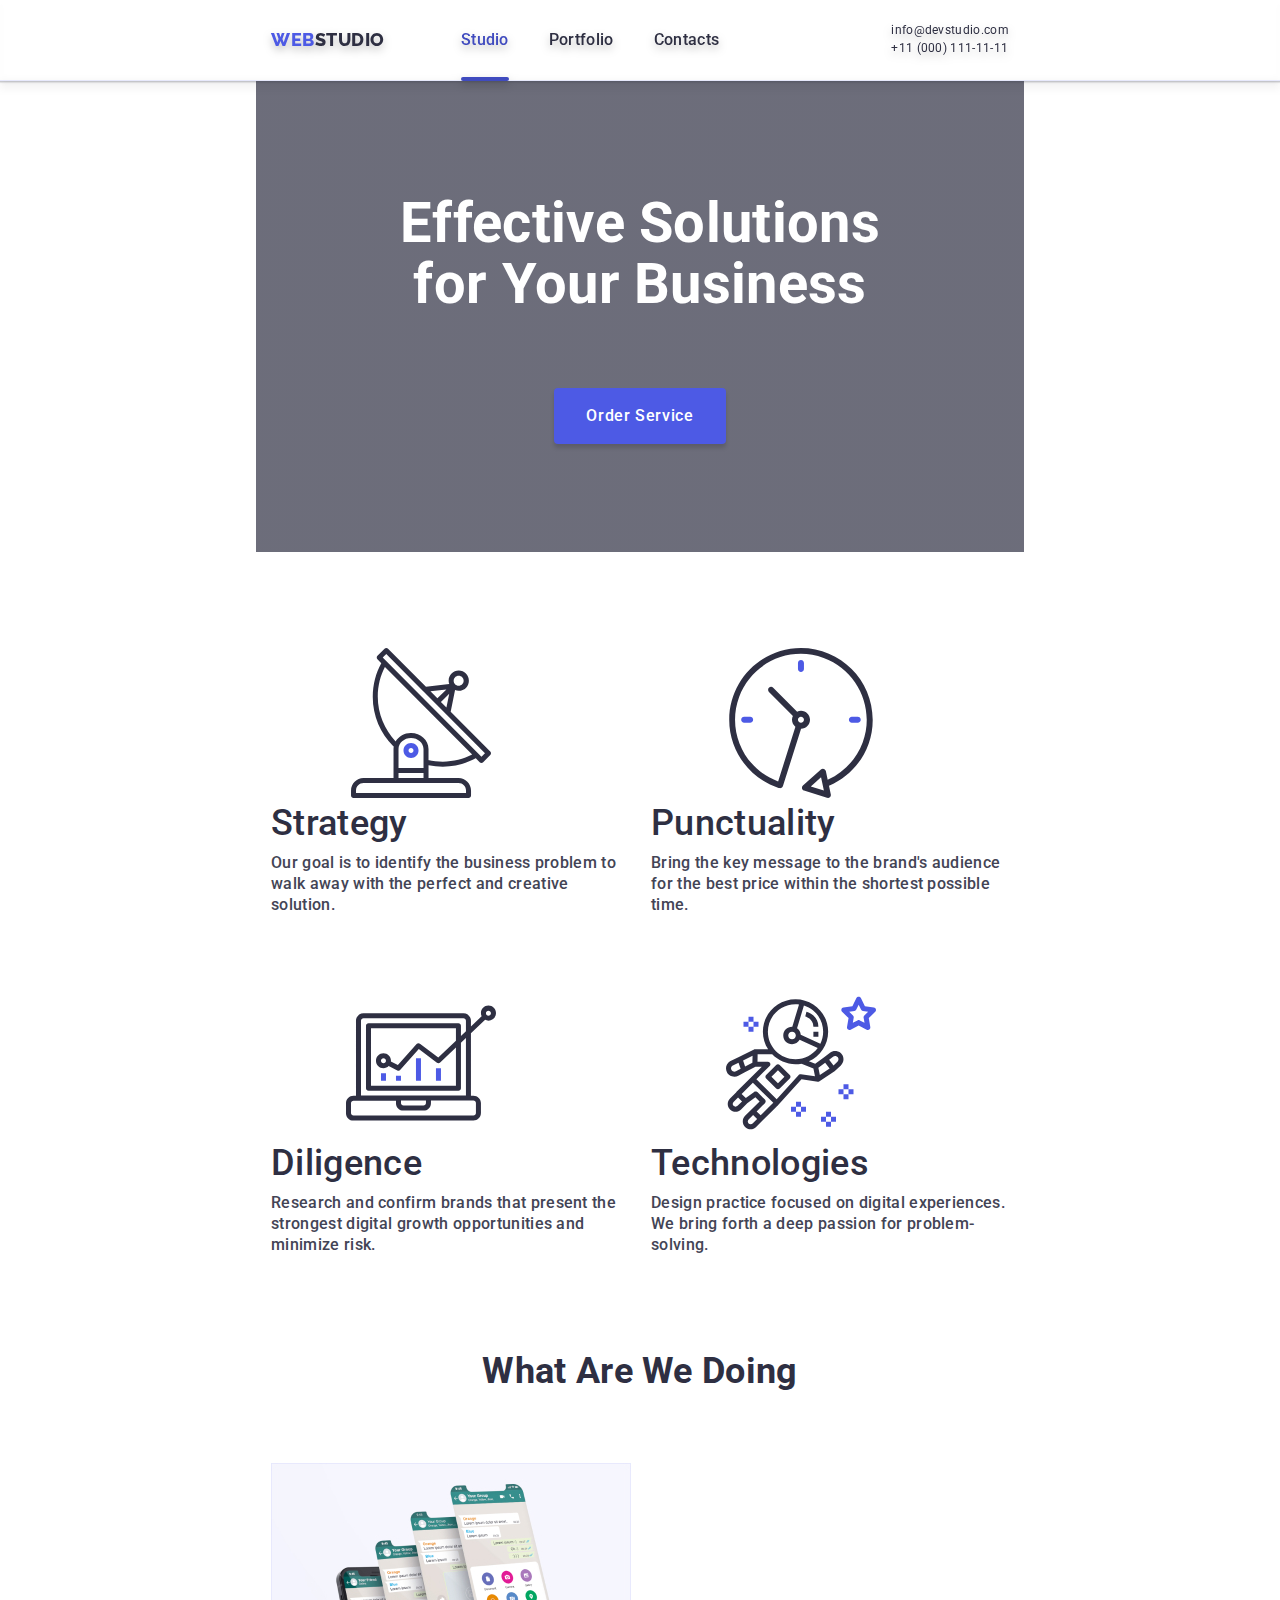
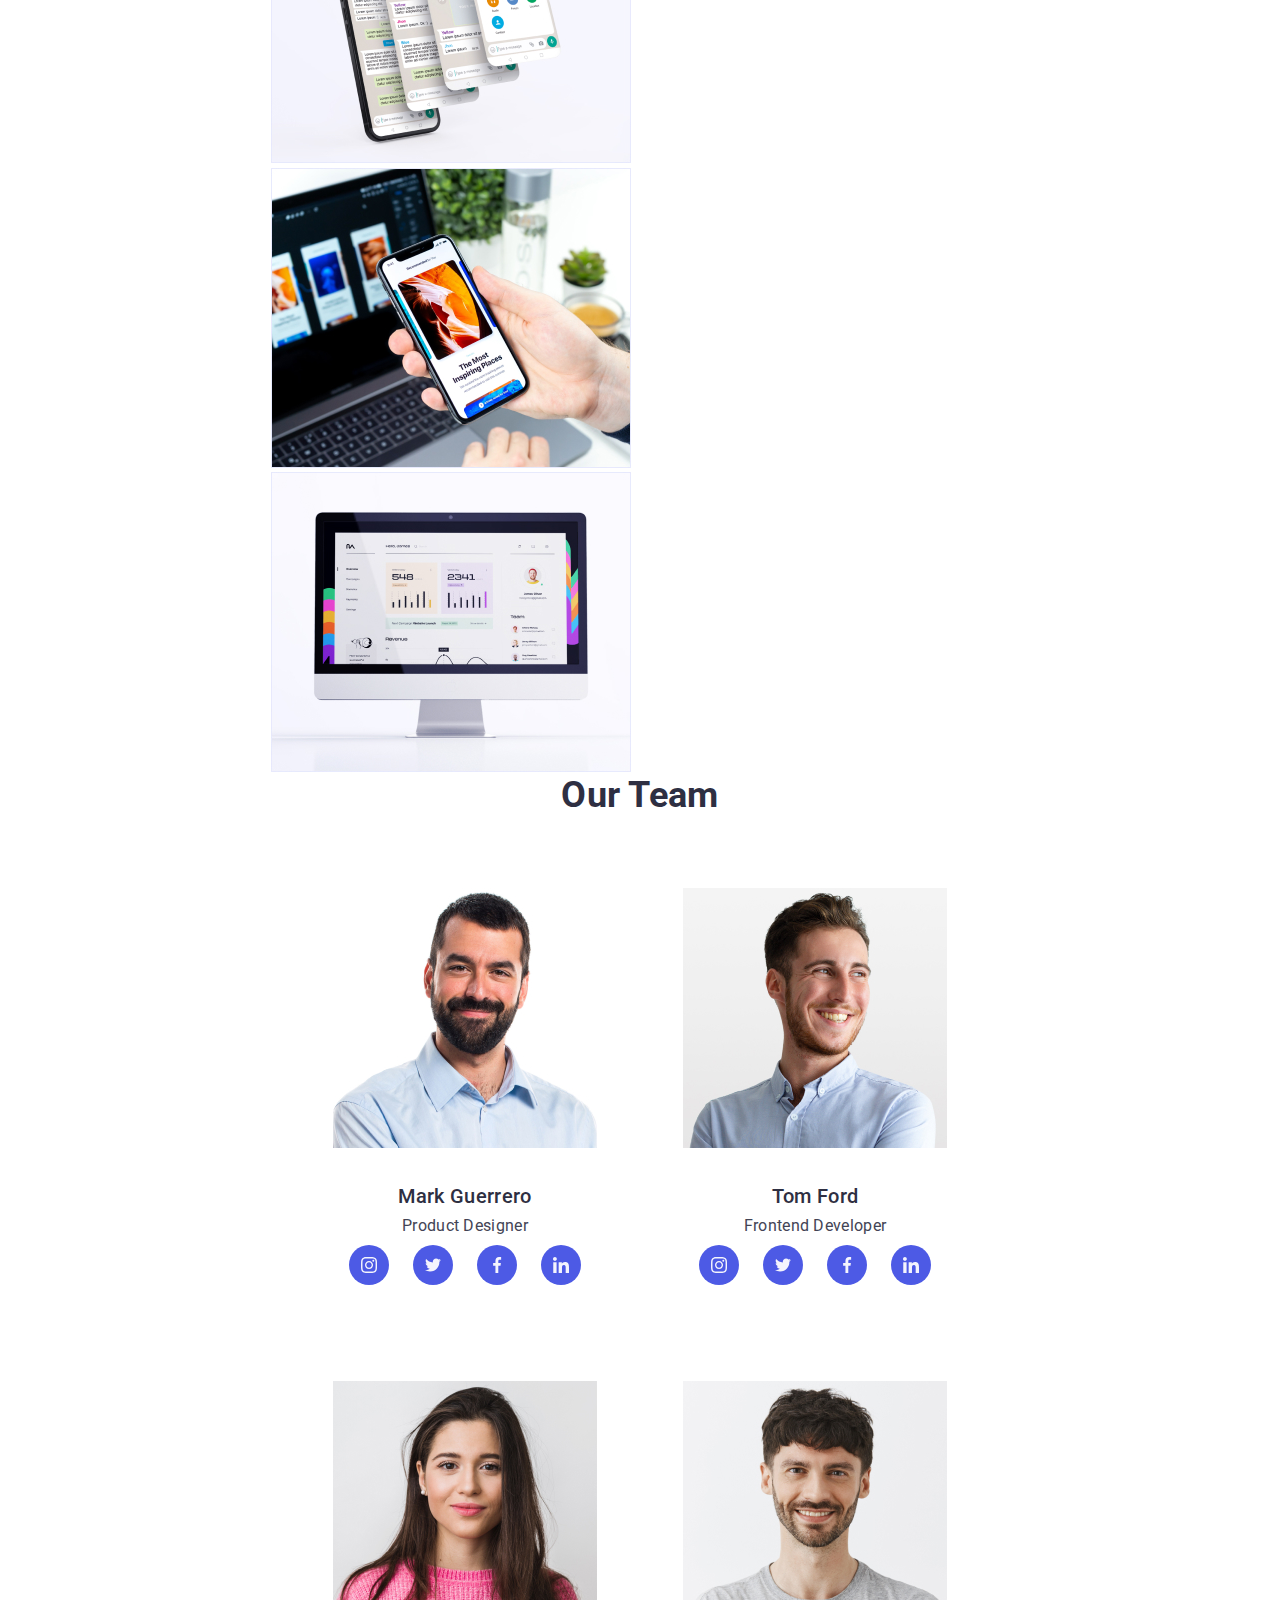
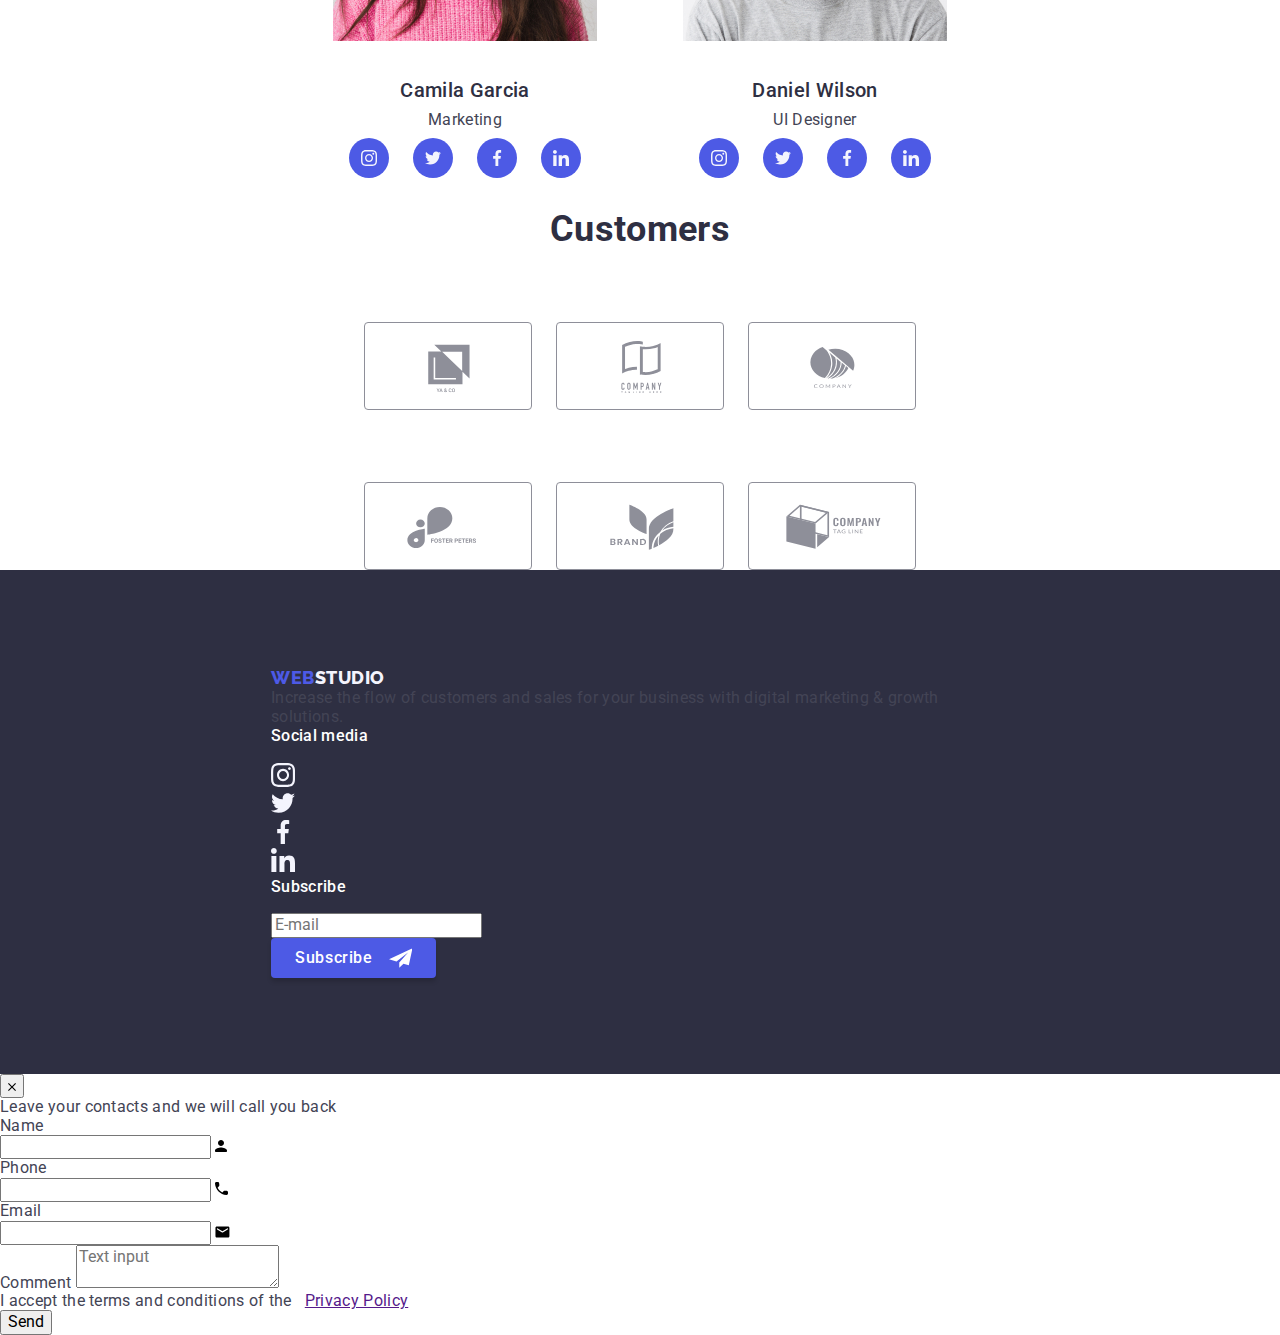
==== index.html @ 0ce84630 "footer phone comit" ====
<!DOCTYPE html>
<html lang="en">
  <head>
    <meta charset="UTF-8" />
    <meta http-equiv="X-UA-Compatible" content="IE=edge" />
    <meta name="viewport" content="width=device-width, initial-scale=1.0" />
    <title>Home work_07</title>

    <!-- Fonts -->
    <link rel="preconnect" href="https://fonts.googleapis.com" />
    <link rel="preconnect" href="https://fonts.gstatic.com" crossorigin />
    <link
      href="https://fonts.googleapis.com/css2?family=Raleway:wght@800&family=Roboto:wght@400;500;700;900&display=swap"
      rel="stylesheet"
    />

    <!-- Modern normalize -->
    <link
      rel="stylesheet"
      href="https://cdn.jsdelivr.net/npm/modern-normalize@1.1.0/modern-normalize.min.css"
    />

    <!-- Custom styles -->

    <!-- <link rel="stylesheet" href="./css/styles.css" /> -->

    <link rel="stylesheet" href="./css/main.styles.css" />
  </head>
  <body>
    <!-- /**
     |============================
     |   Page header 
     |============================
   */ -->

    <header class="header">
      <div class="container head-container">
        <nav class="navigation">
          <a class="logo" href="./index.html"
            ><span class="accent-logo">Web</span><span class="logo-hd">studio</span></a
          >
          <ul class="navigation-list list">
            <li class="navigation-item"><a class="links current" href="./index.html">Studio</a></li>
            <li class="navigation-item"><a class="links" href="./portfolio.html">Portfolio</a></li>
            <li class="navigation-item"><a class="links" href="">Contacts</a></li>
          </ul>
        </nav>
        <ul class="contacts list">
          <li class="contacts-item"
            ><a class="links contacts-link" href="mailto:info@devstudio.com"
              >info@devstudio.com</a
            ></li
          >
          <li class="contacts-item"
            ><a class="links contacts-link" href="tel:+110001111111">+11 (000) 111-11-11</a></li
          >
        </ul>
        <button type="button" class="mobile-menu-btn">
          <svg class="mobile-menu-icon" width="32" height="22">
            <use href="./icons/sprite.svg#icon-burger-menu"></use>
          </svg>
        </button>
      </div>

      <!-- <div class="mobile-menu">
        <button type="button" class="mobile-menu-btn-close">
          <svg class="modal-close-btn-icon" width="8" height="8">
            <use href="./icons/sprite.svg#icon-close-black"></use>
          </svg>
        </button>
        <ul>
          <li>Studio</li>
          <li>Portfolio</li>
          <li>Contacts</li>
        </ul>
        <ul class="mobile-menu-contacts list">
          <li class="mobile-menu-contacts-item"
            ><a class="links contacts-link" href="mailto:info@devstudio.com"
              >info@devstudio.com</a
            ></li
          >
          <li class="mobile-menu-contacts-item"
            ><a class="links contacts-link" href="tel:+110001111111">+11 (000) 111-11-11</a></li
          >
        </ul>

        <ul class="social-list list">
          <li class="social-list-item">
            <a class="social-list-link" href="">
              <svg class="social-list-icon" width="16" height="16">
                <use href="./icons/sprite.svg#icon-instagram"></use>
              </svg>
            </a>
          </li>
          <li class="social-list-item">
            <a class="social-list-link" href="">
              <svg class="social-list-icon" width="16" height="16">
                <use href="./icons/sprite.svg#icon-twitter"></use>
              </svg>
            </a>
          </li>
          <li class="social-list-item">
            <a class="social-list-link" href="">
              <svg class="social-list-icon" width="16" height="16">
                <use href="./icons/sprite.svg#icon-facebook"></use>
              </svg>
            </a>
          </li>
          <li class="social-list-item">
            <a class="social-list-link" href="">
              <svg class="social-list-icon" width="16" height="16">
                <use href="./icons/sprite.svg#icon-linkedin"></use>
              </svg>
            </a>
          </li>
        </ul>
      </div> -->
    </header>

    <!-- Main content -->

    <main>
      <!-- /**
        |============================
        |  Title section 
        |============================
      */ -->

      <section class="main-section">
        <div class="container">
          <h1 class="main-title">Effective Solutions for Your Business</h1>
          <button class="main-btn btn" type="button" data-modal-open>Order Service</button>
        </div>
      </section>

      <!-- /**
       |============================
       |   Benefits section 
       |============================
     */ -->

      <section class="benefits">
        <div class="container">
          <h2 class="visually-hidden" hidden>Our benefits</h2>
          <ul class="benefits-list list">
            <li class="benefits-item">
              <div class="icons-container">
                <svg class="icon-item">
                  <use href="./icons/sprite.svg#icon-antenna"></use>
                </svg>
              </div>
              <h3 class="benefits-title">Strategy</h3>
              <p class="benefits-txt">
                Our goal is to identify the business problem to walk away with the perfect and
                creative solution.
              </p>
            </li>
            <li class="benefits-item">
              <div class="icons-container">
                <svg class="icon-item">
                  <use href="./icons/sprite.svg#icon-clock"></use>
                </svg>
              </div>
              <h3 class="benefits-title">Punctuality</h3>
              <p class="benefits-txt">
                Bring the key message to the brand's audience for the best price within the shortest
                possible time.
              </p>
            </li>
            <li class="benefits-item">
              <div class="icons-container">
                <svg class="icon-item">
                  <use href="./icons/sprite.svg#icon-diagram"></use>
                </svg>
              </div>
              <h3 class="benefits-title">Diligence</h3>
              <p class="benefits-txt">
                Research and confirm brands that present the strongest digital growth opportunities
                and minimize risk.
              </p>
            </li>
            <li class="benefits-item">
              <div class="icons-container">
                <svg class="icon-item">
                  <use href="./icons/sprite.svg#icon-astronaut"></use>
                </svg>
              </div>
              <h3 class="benefits-title">Technologies</h3>
              <p class="benefits-txt">
                Design practice focused on digital experiences. We bring forth a deep passion for
                problem-solving.
              </p>
            </li>
          </ul>
        </div>
      </section>

      <!-- /**
      |============================
      |    Tasks section 
      |============================
    */ -->

      <section class="tasks">
        <div class="container">
          <h2 class="section-title">What are we doing</h2>
          <ul class="tasks-list list">
            <li class="tasks-item">
              <img src="images.wedoing/img_01.jpg" alt="photo work 01" width="360" height="300" />
            </li>
            <li class="tasks-item">
              <img src="images.wedoing/img_02.jpg" alt="photo work 02" width="360" height="300" />
            </li>
            <li class="tasks-item">
              <img src="images.wedoing/img_03.jpg" alt="photo work 01" width="360" height="300" />
            </li>
          </ul>
        </div>
      </section>

      <!-- /**
       |============================
       |   Team section 
       |============================
     */ -->

      <section class="team">
        <div class="container">
          <h2 class="section-title">Our team</h2>
          <ul class="team-list list">
            <li class="team-item">
              <img src="images.team/team_img_01.jpg" alt="photo team 01" width="264" height="260" />
              <div class="name-container"
                ><h3 class="object-item">Mark Guerrero</h3>
                <p class="object-descr">Product Designer</p>
                <ul class="social-list list">
                  <li class="social-list-item">
                    <a class="social-list-link" href="">
                      <svg class="social-list-icon" width="16" height="16">
                        <use href="./icons/sprite.svg#icon-instagram"></use>
                      </svg>
                    </a>
                  </li>
                  <li class="social-list-item">
                    <a class="social-list-link" href="">
                      <svg class="social-list-icon" width="16" height="16">
                        <use href="./icons/sprite.svg#icon-twitter"></use>
                      </svg>
                    </a>
                  </li>
                  <li class="social-list-item">
                    <a class="social-list-link" href="">
                      <svg class="social-list-icon" width="16" height="16">
                        <use href="./icons/sprite.svg#icon-facebook"></use>
                      </svg>
                    </a>
                  </li>
                  <li class="social-list-item">
                    <a class="social-list-link" href="">
                      <svg class="social-list-icon" width="16" height="16">
                        <use href="./icons/sprite.svg#icon-linkedin"></use>
                      </svg>
                    </a>
                  </li>
                </ul>
              </div>
            </li>
            <li class="team-item">
              <img src="images.team/team_img_02.jpg" alt="photo team 02" width="264" height="260" />
              <div class="name-container">
                <h3 class="object-item">Tom Ford</h3>
                <p class="object-descr">Frontend Developer</p>
                <ul class="social-list list">
                  <li class="social-list-item">
                    <a class="social-list-link" href="">
                      <svg class="social-list-icon" width="16" height="16">
                        <use href="./icons/sprite.svg#icon-instagram"></use>
                      </svg>
                    </a>
                  </li>
                  <li class="social-list-item">
                    <a class="social-list-link" href="">
                      <svg class="social-list-icon" width="16" height="16">
                        <use href="./icons/sprite.svg#icon-twitter"></use>
                      </svg>
                    </a>
                  </li>
                  <li class="social-list-item">
                    <a class="social-list-link" href="">
                      <svg class="social-list-icon" width="16" height="16">
                        <use href="./icons/sprite.svg#icon-facebook"></use>
                      </svg>
                    </a>
                  </li>
                  <li class="social-list-item">
                    <a class="social-list-link" href="">
                      <svg class="social-list-icon" width="16" height="16">
                        <use href="./icons/sprite.svg#icon-linkedin"></use>
                      </svg>
                    </a>
                  </li>
                </ul>
              </div>
            </li>
            <li class="team-item">
              <img src="images.team/team_img_03.jpg" alt="photo team 03" width="264" height="260" />
              <div class="name-container">
                <h3 class="object-item">Camila Garcia</h3>
                <p class="object-descr">Marketing</p>
                <ul class="social-list list">
                  <li class="social-list-item">
                    <a class="social-list-link" href="">
                      <svg class="social-list-icon" width="16" height="16">
                        <use href="./icons/sprite.svg#icon-instagram"></use>
                      </svg>
                    </a>
                  </li>
                  <li class="social-list-item">
                    <a class="social-list-link" href="">
                      <svg class="social-list-icon" width="16" height="16">
                        <use href="./icons/sprite.svg#icon-twitter"></use>
                      </svg>
                    </a>
                  </li>
                  <li class="social-list-item">
                    <a class="social-list-link" href="">
                      <svg class="social-list-icon" width="16" height="16">
                        <use href="./icons/sprite.svg#icon-facebook"></use>
                      </svg>
                    </a>
                  </li>
                  <li class="social-list-item">
                    <a class="social-list-link" href="">
                      <svg class="social-list-icon" width="16" height="16">
                        <use href="./icons/sprite.svg#icon-linkedin"></use>
                      </svg>
                    </a>
                  </li> </ul
              ></div>
            </li>
            <li class="team-item">
              <img src="images.team/team_img_04.jpg" alt="photo team 04" width="264" height="260" />
              <div class="name-container">
                <h3 class="object-item">Daniel Wilson</h3>
                <p class="object-descr">UI Designer</p>
                <ul class="social-list list">
                  <li class="social-list-item">
                    <a class="social-list-link" href="">
                      <svg class="social-list-icon" width="16" height="16">
                        <use href="./icons/sprite.svg#icon-instagram"></use>
                      </svg>
                    </a>
                  </li>
                  <li class="social-list-item">
                    <a class="social-list-link" href="">
                      <svg class="social-list-icon" width="16" height="16">
                        <use href="./icons/sprite.svg#icon-twitter"></use>
                      </svg>
                    </a>
                  </li>
                  <li class="social-list-item">
                    <a class="social-list-link" href="">
                      <svg class="social-list-icon" width="16" height="16">
                        <use href="./icons/sprite.svg#icon-facebook"></use>
                      </svg>
                    </a>
                  </li>
                  <li class="social-list-item">
                    <a class="social-list-link" href="">
                      <svg class="social-list-icon" width="16" height="16">
                        <use href="./icons/sprite.svg#icon-linkedin"></use>
                      </svg>
                    </a>
                  </li> </ul
              ></div>
            </li>
          </ul>
        </div>
      </section>

      <!-- /**
       |============================
       |   Customers section 
       |============================
     */ -->

      <section class="customers">
        <div class="container">
          <h2 class="section-title">Customers</h2>
          <ul class="customers-list list">
            <li class="customers-list-item"
              ><a class="customers-list-link" href="">
                <svg class="customers-list-icon" width="104" height="72">
                  <use href="./icons/sprite.svg#icon-Client01"></use>
                </svg> </a
            ></li>
            <li class="customers-list-item"
              ><a class="customers-list-link" href="">
                <svg class="customers-list-icon" width="104" height="56">
                  <use href="./icons/sprite.svg#icon-Client02"></use>
                </svg> </a
            ></li>
            <li class="customers-list-item"
              ><a class="customers-list-link" href="">
                <svg class="customers-list-icon" width="104" height="56">
                  <use href="./icons/sprite.svg#icon-Client03"></use>
                </svg> </a
            ></li>
            <li class="customers-list-item"
              ><a class="customers-list-link" href="">
                <svg class="customers-list-icon" width="104" height="56">
                  <use href="./icons/sprite.svg#icon-Client04"></use>
                </svg> </a
            ></li>
            <li class="customers-list-item"
              ><a class="customers-list-link" href="">
                <svg class="customers-list-icon" width="104" height="56">
                  <use href="./icons/sprite.svg#icon-Client05"></use>
                </svg> </a
            ></li>
            <li class="customers-list-item"
              ><a class="customers-list-link" href="">
                <svg class="customers-list-icon" width="104" height="56">
                  <use href="./icons/sprite.svg#icon-Client06"></use>
                </svg> </a
            ></li>
          </ul>
        </div>
      </section>
    </main>

    <!-- /**
      |============================
      |  Page footer 
      |============================
    */ -->

    <footer class="footer">
      <div class="container footer-container">
        <div class="footer-logo"
          ><a class="logo footer-logo" href="./index.html"
            ><span class="accent-logo">Web</span><span class="logo-ft">studio</span></a
          >
          <p class="footer-txt">
            Increase the flow of customers and sales for your business with digital marketing &
            growth solutions.
          </p></div
        >
        <div class="media-container">
          <p class="footer-media">Social media</p>
          <ul class="footer-social-list list">
            <li class="footer-social-list-item">
              <a class="footer-social-list-link" href="">
                <svg class="footer-social-list-icon" width="24" height="24">
                  <use href="./icons/sprite.svg#icon-instagram"></use>
                </svg>
              </a>
            </li>
            <li class="footer-social-list-item">
              <a class="footer-social-list-link" href="">
                <svg class="footer-social-list-icon" width="24" height="24">
                  <use href="./icons/sprite.svg#icon-twitter"></use>
                </svg>
              </a>
            </li>
            <li class="footer-social-list-item">
              <a class="footer-social-list-link" href="">
                <svg class="footer-social-list-icon" width="24" height="24">
                  <use href="./icons/sprite.svg#icon-facebook"></use>
                </svg>
              </a>
            </li>
            <li class="footer-social-list-item">
              <a class="footer-social-list-link" href="">
                <svg class="social-list-icon" width="24" height="24">
                  <use href="./icons/sprite.svg#icon-linkedin"></use>
                </svg>
              </a> </li></ul
        ></div>
        <div class="footer-subscribe-container">
          <p class="footer-media">Subscribe</p>
          <form class="subscribe-container">
            <input
              class="footer-contact-input"
              type="email"
              name="user-email"
              placeholder="E-mail"
              required />
            <button class="subscribe-btn" type="submit"
              >Subscribe
              <svg class="subscribe-icon" width="24" height="20">
                <use href="./icons/sprite.svg#icon-subscribe-icon"></use></svg></button
          ></form>
        </div>
      </div>
    </footer>

    <!-- /**
      |============================
      | MODAL WINDOW

      |============================
    */ -->

    <div class="backdrop is-hidden" data-modal>
      <div class="modal">
        <button class="modal-close-btn" type="button" data-modal-close>
          <svg class="modal-close-btn-icon" width="8" height="8">
            <use href="./icons/sprite.svg#icon-close-black"></use>
          </svg>
        </button>
        <p class="modal-descr-txt">Leave your contacts and we will call you back</p>
        <form class="contact-form">
          <label for="user-name" class="modal-hint">Name</label>
          <div class="input-icon-block">
            <input
              type="text"
              class="contact-form-input"
              name="user-name"
              id="user-name"
              required
              minlength="2"
              pattern="^[a-zA-zа-яА-яіІїЇ]+$"
            />
            <svg class="modal-contact-icon" width="12" height="12">
              <use href="./icons/sprite.svg#icon-name-icon"></use>
            </svg>
          </div>

          <label for="user-phone" class="modal-hint">Phone</label>
          <div class="input-icon-block">
            <input
              type="tel"
              class="contact-form-input"
              name="user-phone"
              id="user-phone"
              required
              pattern="[0-9]{3}-[0-9]{3}-[0-9]{2}-[0-9]{2}"
              title="xxx-xxx-xx-xx"
            />
            <svg class="modal-contact-icon" width="13" height="13">
              <use href="./icons/sprite.svg#icon-phone-icon"></use>
            </svg>
          </div>

          <label for="user-email" class="modal-hint">Email</label>
          <div class="input-icon-block">
            <input
              type="email"
              class="contact-form-input"
              name="user-email"
              id="user-email"
              required
            />
            <svg class="modal-contact-icon" width="15" height="12">
              <use href="./icons/sprite.svg#icon-mail-icon"></use>
            </svg>
          </div>

          <label for="user-message" class="modal-hint">Comment</label>
          <textarea
            class="contact-form-message"
            placeholder="Text input"
            name="user-message"
            id="user-message"
          ></textarea>

          <div class="checkbox-field">
            <input
              type="checkbox"
              name="policy-accept"
              id="privacy-policy"
              class="user-policy visually-hidden"
            />
            <label for="privacy-policy" class="policy-accept-txt"
              >I accept the terms and conditions of the &nbsp;
              <a class="policy-link" href=""> Privacy Policy</a></label
            ></div
          >

          <button type="submit" class="modal-send-btn">Send</button>
        </form>
      </div>
    </div>

    <script src="./js/modal.js"></script>
  </body>
</html>
---- css/styles.css ----
:root {
  --primary-brand-color: #4d5ae5;
  --pressed-state-color: #404bbf;
  --dark-bg-color: #2e2f42;
  --dark-bg-70-color: rgba(46, 47, 66, 0.7);
  --dark-bg-40-color: rgba(46, 47, 66, 0.4);
  --succes-100-color: #31d0aa;
  --succes-75-color: rgba(49, 208, 170, 0.75);
  --succes-50-color: rgba(49, 208, 170, 0.5);
  --succes-10-color: rgba(49, 208, 170, 0.1);
  --main-text-color: #434455;
  --subtle-text-color: #8e8f99;
  --accent-color: #e7e9fc;
  --light-bg-color: #f4f4fd;
  --primary-bg-color: #e5e5e5;
  --white-color: #ffffff;
  --modal-background-color: #fcfcfc;

  /* Animation */
  --transition-effect: 250ms cubic-bezier(0.4, 0, 0.2, 1);
}

/* body {
  font-family: Roboto, sans-serif;
  color: var(--main-text-color);
  background-color: var(--white-color);
  font-size: 16px;
  letter-spacing: 0.02em;
}

h1, h2, h3, h4, h5, h6, p{ margin: 0;} */

.header {
  /* font-family: Roboto, sans-serif;
  font-style: normal; */
  padding-top: 24px;
  padding-bottom: 27px;
  border-bottom: 1px solid var(--accent-color);
}
/* .head-container {
  display: flex;
  justify-content: space-between;
} */

/* .logo {
  font-family: 'Raleway';
  font-style: normal;
  font-weight: 800;
  font-size: 18px;
  line-height: 1.3;
  display: flex;
  margin-right: 76px;
  align-items: center;
  letter-spacing: 0.03em;
  text-transform: uppercase;
  text-decoration: none;
}
.accent-logo {
  color: var(--primary-brand-color);
}
.logo-hd {
  color: var(--dark-bg-color);
}
.logo-ft {
  color: var(--light-bg-color);
} */
.navigation {
  display: flex;
  text-align: center;
  font-weight: 500;
  line-height: 1.5;
  color: var(--dark-bg-color);
}
/* .navigation-list,
.contacts {
  display: flex;
  text-align: center;
  gap: 40px;
} */

.navigation-list .links.current {
  color: var(--pressed-state-color);
}
.navigation-list .links:active {
  color: var(--pressed-state-color);
}

.links.current::after {
  content: '';
  display: block;
  width: 100%;
  height: 4px;
  background-color: var(--pressed-state-color);
  border-radius: 2px;
  position: absolute;
  bottom: -28px;
}
.links {
  /* text-decoration: none;
  color: var(--dark-bg-color); */
  position: relative;
  display: block;
}

.contacts {
  line-height: 1.3;
  letter-spacing: 0.02em;
  color: var(--main-text-color);
}
.contacts-link {
  color: var(--main-text-color);
  transition: color var(--transition-effect);
}
.contacts-link:hover,
.contacts-link:focus {
  color: var(--pressed-state-color);
}

.contacts:hover,
.contacts:focus {
  color: var(--pressed-state-color);
}

/* .list {
  list-style: none;
  margin: 0px;
  padding: 0px;
} */

.main-section {
  max-width: 1440px;
  margin-left: auto;
  margin-right: auto;
  background-color: var(--dark-bg-color);
  background-image: linear-gradient(to right, rgba(46, 47, 66, 0.7), rgba(46, 47, 66, 0.7)),
    url(../icons/hero-img.jpg);
  background-position: center;
  background-repeat: no-repeat;
  background-size: cover;
  text-align: center;
  padding-top: 188px;
  padding-bottom: 188px;
}

.main-title {
  font-weight: 700;
  font-size: 56px;
  line-height: 1.07;
  color: var(--white-color);
  width: 494px;
  margin-top: 0px;
  margin-bottom: 48px;
  margin-left: auto;
  margin-right: auto;
}
.main-btn {
  color: var(--white-color);
  background-color: var(--primary-brand-color);
  box-shadow: 0px 4px 4px rgba(0, 0, 0, 0.15);
  padding: 16px 32px;
  border: none;
  transition: background-color var(--transition-effect), color var(--transition-effect);
}
.main-btn:hover,
.main-btn:focus {
  background-color: var(--pressed-state-color);
  color: var(--white-color);
}

.btn {
  font-family: inherit;
  font-size: 16px;
  font-weight: 500;
  line-height: 1.5;
  display: inline-block;
  align-items: center;
  letter-spacing: 0.04em;
  border-radius: 4px;
  cursor: pointer;
}
.main-filter-btn {
  color: var(--white-color);
  background-color: var(--primary-brand-color);
  box-shadow: 0px 4px 4px rgba(0, 0, 0, 0.15);
  border: none;
  padding: 12px 24px;
  transition: background-color var(--transition-effect), color var(--transition-effect),
    border var(--transition-effect), box-shadow var(--transition-effect);
}
.filter-btn {
  background: var(--light-bg-color);
  border: 1px solid var(--accent-color);
  color: var(--pressed-state-color);
  padding: 12px 24px;
  transition: background-color var(--transition-effect), color var(--transition-effect),
    border var(--transition-effect), box-shadow var(--transition-effect);
}

.btn-list {
  margin-bottom: 72px;
}

.main-filter-btn:hover,
.main-filter-btn:focus,
.filter-btn:hover,
.filter-btn:focus {
  background-color: var(--pressed-state-color);
  color: var(--white-color);
  border: 0.5px solid var(--light-bg-color);
  box-shadow: 0px 1px 6px rgba(46, 47, 66, 0.08), 0px 1px 1px rgba(46, 47, 66, 0.16),
    0px 2px 1px rgba(46, 47, 66, 0.08);
}

/**
  |============================
  | BENEFITS SECTION
  |============================
*/

.visually-hidden {
  position: absolute;
  width: 1px;
  height: 1px;
  margin: -1px;
  border: 0;
  padding: 0;
  white-space: nowrap;
  clip-path: inset(100%);
  clip: rect(0 0 0 0);
  overflow: hidden;
}
.benefits {
  padding-top: 120px;
}

.benefits-title {
  font-weight: 500;
  font-size: 20px;
  line-height: 1.2;
  color: var(--dark-bg-color);
  margin: 0px 0px 8px 0px;
  padding: 0px;
}
.benefits-txt {
  line-height: 1.3;
  color: var(--main-text-color);
  margin: 0px;
  padding: 0px;
  width: 264px;
}
.benefits-list {
  display: flex;
  gap: 24px;
}

/**
  |============================
  | TACKS SECTION
  |============================
*/
.section-title {
  font-weight: 700;
  font-size: 36px;
  line-height: 1.1;
  text-align: center;
  text-transform: capitalize;
  color: var(--dark-bg-color);
  margin: 0px 0px 72px 0px;
  padding: 0px;
}
.tasks {
  padding-top: 120px;
  padding-bottom: 120px;
}
.tasks-list {
  display: flex;
  gap: 24px;
}
.img {
  display: block;
  max-width: 100%;
  height: auto;
}
/**
  |============================
  | TEAM SECTION
  |============================
*/

.team {
  padding-top: 120px;
  padding-bottom: 120px;
  background-color: var(--light-bg-color);
}
.team-list {
  display: flex;
  gap: 24px;
}
.team-item {
  background-color: var(--white-color);
  width: 264px;
  text-align: center;
  box-shadow: 0px 1px 6px rgba(46, 47, 66, 0.08), 0px 1px 1px rgba(46, 47, 66, 0.16),
    0px 2px 1px rgba(46, 47, 66, 0.08);
  border-radius: 0px 0px 4px 4px;
}
.name-container {
  padding-top: 32px;
  padding-bottom: 32px;
}
.container {
  width: 1158px;
  padding-left: 12px;
  padding-right: 12px;
  margin-left: auto;
  margin-right: auto;
}

.object-item {
  font-weight: 500;
  font-size: 20px;
  line-height: 1.2;
  color: var(--dark-bg-color);
  margin: 0 0 8px 0;
}
.object-descr {
  line-height: 1.3;
  color: var(--main-text-color);
  margin: 0;
  padding: 0px;
}
/**
  |============================
  | FOOTER
  |============================
*/
.footer {
  background-color: var(--dark-bg-color);
  padding-top: 100px;
  padding-bottom: 100px;
  display: flex;
}
.footer-txt {
  line-height: 1.3;
  color: var(--accent-color);
  margin: 16px 0px 0px 0px;
  padding: 0px;
  width: 264px;
}
/**
  |============================
  | PORTFOLIO PAGE
  |============================
*/
.portfolio {
  padding-top: 96px;
  padding-bottom: 120px;
}
.btn-list {
  display: flex;
  justify-content: center;
  gap: 24px;
}
.projects-list {
  display: flex;
  flex-wrap: wrap;
}
.projects-item {
  width: calc((100% - 2 * 24px) / 3);
  margin-right: 24px;
  margin-bottom: 48px;
}
.projects-item:nth-child(3n) {
  margin-right: 0px;
}
.projects-item:nth-child(n + 7) {
  margin-bottom: 0px;
}
.overlay-container {
  position: relative;
  display: block;
  overflow: hidden;
}
.overlay-txt {
  position: absolute;
  font-weight: 400;
  font-size: 16px;
  line-height: 1.5;
  letter-spacing: 0.02em;
  color: var(--light-bg-color);
  background-color: var(--primary-brand-color);
  padding: 40px 32px 164px 32px;
  width: 100%;
  height: 100%;
  top: 0;
  left: 0;
  margin: 0;
  transform: translateY(100%);
  transition: transform var(--transition-effect);
}
.project-link:hover .overlay-txt,
.project-link:focus .overlay-txt {
  transform: translateY(0);
}

.project-txt {
  padding-top: 32px;
  padding-bottom: 32px;
  padding-left: 16px;
  border: 1px solid var(--accent-color);
  border-top: none;
  overflow: hidden;
}
.project-link {
  display: block;
  text-decoration: none;
  transition: box-shadow var(--transition-effect);
}
.project-link:hover,
.project-link:focus {
  box-shadow: 0px 1px 6px rgba(46, 47, 66, 0.08), 0px 1px 1px rgba(46, 47, 66, 0.16),
    0px 2px 1px rgba(46, 47, 66, 0.08);
  border-top: none;
}

/**
  |============================
  | DECORATION
  |============================
*/

.icons-container {
  width: 264px;
  height: 112px;
  background-color: var(--light-bg-color);
  border-radius: 4px;
  margin-bottom: 8px;
}
.icon-item {
  width: 60px;
  height: 64px;
  position: relative;
  top: 24px;
  left: 102px;
}
.social-list-link {
  display: flex;
  justify-content: center;
  align-items: center;
  width: 40px;
  height: 40px;
  background-color: var(--primary-brand-color);
  border-radius: 50%;
  transition: background-color var(--transition-effect);
}
.social-list-link:hover,
.social-list-link:focus {
  background-color: var(--pressed-state-color);
}
.social-list {
  display: flex;
  justify-content: center;
  gap: 24px;
  margin-top: 8px;
}

/**
  |============================
  | CUSTOMERS SECTION
  |============================
*/
.customers {
  padding-top: 130px;
  padding-bottom: 120px;
}
.customers-list-link {
  display: flex;
  justify-content: center;
  align-items: center;
  width: 168px;
  height: 88px;
  border: 1px solid var(--subtle-text-color);
  border-radius: 4px;
  transition: color var(--transition-effect), border var(--transition-effect);
}
.customers-list {
  display: flex;
  justify-content: center;
  gap: 24px;
}
.customers-list-icon {
  fill: var(--subtle-text-color);
  transition: fill var(--transition-effect);
}
.customers-list-icon:hover,
.customers-list-icon:focus {
  fill: var(--pressed-state-color);
}
.customers-list-link:hover,
.customers-list-link:focus {
  border: 1px solid var(--pressed-state-color);
  color: var(--pressed-state-color);
}

/**
  |============================
  | FOOTER MEDIA
  |============================
*/
.footer-media {
  font-weight: 500;
  font-size: 16px;
  line-height: 1.3;
  letter-spacing: 0.02em;
  color: var(--white-color);
  margin-top: 0px;
}
.footer-container {
  display: flex;
  justify-content: flex-start;
}
.media-container {
  margin-left: 120px;
}
.footer-social-list {
  display: flex;
  justify-content: center;
  gap: 16px;
  margin-top: 16px;
}

.footer-social-list-link {
  display: flex;
  justify-content: center;
  align-items: center;
  width: 40px;
  height: 40px;
  background-color: rgba(255, 255, 255, 0.1);
  border-radius: 50%;
  transition: background-color var(--transition-effect);
}

.footer-social-list-link:hover,
.footer-social-list-link:focus {
  background-color: var(--succes-100-color);
}
/**
  |============================
  | FOOTER SUBSCRIBE CONYAINER
  |============================
*/
.footer-subscribe-container {
  margin-left: auto;
}
.subscribe-container {
  display: flex;
  align-items: center;
  gap: 24px;
}

.footer-contact-input {
  width: 264px;
  height: 40px;
  padding-left: 20px;
  border: 1px solid rgba(255, 255, 255, 0.3);
  filter: drop-shadow(0px 4px 4px rgba(0, 0, 0, 0.15));
  border-radius: 4px;
  background-color: inherit;
  color: var(--white-color);
}

.subscribe-btn {
  font-family: Roboto;
  font-weight: 500;
  font-size: 16px;
  line-height: 1.5;
  display: flex;
  gap: 16px;
  align-items: center;
  text-align: center;
  letter-spacing: 0.04em;
  padding: 8px 24px;
  width: 165px;
  height: 40px;
  background: var(--primary-brand-color);
  box-shadow: 0px 4px 4px rgba(0, 0, 0, 0.15);
  border-radius: 4px;
  border: none;
  color: var(--white-color);
  cursor: pointer;
  transition: background-color var(--transition-effect), color var(--transition-effect);
}
.subscribe-btn:hover,
.subscribe-btn:focus {
  background-color: var(--pressed-state-color);
  color: var(--white-color);
}

/**
  |============================
  | MODAL WINDOW
  |============================
*/

.backdrop {
  position: fixed;
  top: 0;
  left: 0;
  width: 100%;
  height: 100%;
  background-color: rgba(0, 0, 0, 0.2);
  z-index: 100;
  transition: opacity var(--transition-effect), visibility var(--transition-effect);
}
.modal {
  height: auto;
  padding: 72px 24px 24px 24px;
  background-color: var(--modal-background-color);
  position: absolute;
  top: 50%;
  left: 50%;
  transform: translate(-50%, -50%);
  box-shadow: 0px 1px 1px rgba(0, 0, 0, 0.14), 0px 1px 3px rgba(0, 0, 0, 0.12),
    0px 2px 1px rgba(0, 0, 0, 0.2);
  border-radius: 4px;
}
.modal-close-btn {
  background-color: transparent;
  border: 1px solid rgba(0, 0, 0, 0.1);
  padding: 0;
  width: 24px;
  height: 24px;
  border-radius: 50%;
  display: flex;
  justify-content: center;
  align-items: center;
  cursor: pointer;
  position: absolute;
  top: 24px;
  right: 24px;
  transition: background-color var(--transition-effect), fill var(--transition-effect);
}
.modal-close-btn:hover,
.modal-close-btn:focus {
  background-color: var(--pressed-state-color);
  fill: var(--white-color);
}
.backdrop.is-hidden {
  opacity: 0;
  visibility: hidden;
  pointer-events: none;
}
.modal-descr-txt {
  font-family: Roboto;
  font-style: normal;
  font-weight: 500;
  font-size: 16px;
  line-height: 1.5;
  text-align: center;
  letter-spacing: 0.02em;
  margin-left: auto;
  margin-right: auto;
  margin-bottom: 14px;
  margin-top: 0;
  color: var(--dark-bg-color);
}
.modal-hint {
  font-family: Roboto;
  font-weight: 400;
  font-size: 12px;
  line-height: 16px;
  letter-spacing: 0.04em;
  color: var(--subtle-text-color);
}
.contact-form {
  width: 408px;
  height: auto;
  margin: auto;
  border-radius: 4px;
  background-color: var(--modal-background-color);
}
.contact-form-input {
  font-size: 14px;
  width: 100%;
  height: 40px;
  margin-bottom: 8px;
  padding-left: 38px;
  border: 1px solid rgba(33, 33, 33, 0.2);
  border-radius: 4px;
  transition: border-color var(--transition-effect);
}
.contact-form-input:focus {
  outline: none;
  border-color: var(--primary-brand-color);
}

.modal-send-btn {
  font-family: Roboto;
  font-weight: 500;
  font-size: 16px;
  line-height: 1.5;
  display: flex;
  justify-content: center;
  margin: auto;
  align-items: center;
  text-align: center;
  letter-spacing: 0.04em;
  padding: 16px 32px;
  width: 169px;
  height: 56px;
  background: var(--primary-brand-color);
  box-shadow: 0px 4px 4px rgba(0, 0, 0, 0.15);
  border-radius: 4px;
  border: none;
  color: var(--white-color);
  cursor: pointer;
  transition: background-color var(--transition-effect), color var(--transition-effect);
}
.modal-send-btn:hover,
.modal-send-btn:focus {
  background-color: var(--pressed-state-color);
  color: var(--white-color);
}

.contact-form-message {
  font-size: 12px;
  line-height: 1.3;
  color: var(--dark-bg-color);
  width: 100%;
  height: 120px;
  padding: 8px 16px;
  margin-bottom: 16px;
  resize: none;
  border: 1px solid rgba(33, 33, 33, 0.2);
  border-radius: 4px;
  transition: border-color var(--transition-effect);
}
.contact-form-message:focus {
  outline: none;
  border-color: var(--primary-brand-color);
}
.contact-form-message::placeholder{
color: rgba(117, 117, 117, 0.5);
}
.policy-link {
  color: var(--primary-brand-color);
}
.policy-accept-txt {
  font-family: Roboto;
  font-weight: 400;
  font-size: 12px;
  line-height: 1.3;
  letter-spacing: 4%;
  color: #757575;
  display: flex;
  align-content: center;
}
.checkbox-field {
  display: flex;
  align-items: center;
  flex-direction: row;
  gap: 8px;
  margin-bottom: 24px;
}

.input-icon-block {
  position: relative;
  margin-bottom: 4px;
}
.modal-contact-icon {
  position: absolute;
  top: 14px;
  left: 17px;
  transition: fill var(--transition-effect);
}

.contact-form-input:focus + .modal-contact-icon {
  fill: var(--primary-brand-color);
}
.policy-accept-txt::before{
  content: '';
  display: block;
  width: 16px;
  height: 16px;
  margin-right: 10px;
  border: 1.25px solid var(--dark-bg-color);
  border-radius: 2px;
  cursor: pointer;

  transition: background-color var(--transition-effect), background-image var(--transition-effect)
}
.user-policy:checked + .policy-accept-txt::before{
  background-color: var(--pressed-state-color);
  background-image: url(../icons/click.svg);
  background-repeat: no-repeat;
  background-size: contain;
  background-origin: padding-box;
  border: 1.25px solid var(--pressed-state-color);
  border-radius: 2px;
}
---- css/main.styles.css ----
:root {
  --primary-brand-color: #4d5ae5;
  --pressed-state-color: #404bbf;
  --dark-bg-color: #2e2f42;
  --dark-bg-70-color: rgba(46, 47, 66, 0.7);
  --dark-bg-40-color: rgba(46, 47, 66, 0.4);
  --succes-100-color: #31d0aa;
  --succes-75-color: rgba(49, 208, 170, 0.75);
  --succes-50-color: rgba(49, 208, 170, 0.5);
  --succes-10-color: rgba(49, 208, 170, 0.1);
  --main-text-color: #434455;
  --subtle-text-color: #8e8f99;
  --accent-color: #e7e9fc;
  --light-bg-color: #f4f4fd;
  --primary-bg-color: #e5e5e5;
  --white-color: #ffffff;
  --modal-background-color: #fcfcfc;

  /* Animation */
  --transition-effect: 250ms cubic-bezier(0.4, 0, 0.2, 1);
}

/* |============================
| GENERAL STYLES
|============================ */

body {
  font-family: Roboto, sans-serif;
  color: var(--main-text-color);
  background-color: var(--white-color);
  font-size: 16px;
  letter-spacing: 0.02em;
}

h1,
h2,
h3,
h4,
h5,
h6,
p {
  margin: 0;
}

.links {
  text-decoration: none;
  color: var(--dark-bg-color);
}

.list {
  list-style: none;
  margin: 0px;
  padding: 0px;
}
@media screen and (max-width: 767px) {
  .container {
    min-width: 320px;
    max-width: 428px;
    padding-left: 15px;
    padding-right: 15px;
    margin-left: auto;
    margin-right: auto;
  }
}
@media screen and (min-width: 768px) {
  .container {
    width: 768px;
    padding-left: 15px;
    padding-right: 15px;
    margin-left: auto;
    margin-right: auto;
  }
}

/* |============================
| HEADER STYLES
|============================ */
.header {
  padding-top: 24px;
  padding-bottom: 24px;
  border-bottom: 1px solid var(--accent-color);
  box-shadow: 0px 2px 1px rgb(46 47 66 / 8%), 0px 1px 1px rgb(46 47 66 / 16%),
    0px 1px 6px rgb(46 47 66 / 8%);
  filter: drop-shadow(0px 4px 4px rgba(0, 0, 0, 0.25));
}
.logo {
  font-family: 'Raleway';
  font-style: normal;
  font-weight: 800;
  font-size: 18px;
  line-height: 1.3;
  display: flex;
  margin-right: 76px;
  align-items: center;
  letter-spacing: 0.03em;
  text-transform: uppercase;
  text-decoration: none;
}
.accent-logo {
  color: var(--primary-brand-color);
}
.logo-hd {
  color: var(--dark-bg-color);
}

.navigation-list,
.contacts {
  display: none;
}
@media screen and (min-width: 768px) {
  .navigation {
    display: flex;
    text-align: center;
    align-items: center;
    font-weight: 500;
    line-height: 1.5;
    color: var(--dark-bg-color);
  }

  .contacts {
    display: inline;
    font-size: 12px;
  }
  .contacts-item:nth-child(1) {
    margin-bottom: 4px;
  }
}
@media screen and (min-width: 768px) {
  .navigation-list {
    display: flex;
    text-align: center;
    gap: 40px;
  }
  .navigation-list .links.current {
    color: var(--pressed-state-color);
  }
  .navigation-list .links:active {
    color: var(--pressed-state-color);
  }
  .links {
    position: relative;
    display: block;
  }
  .links.current::after {
    content: '';
    display: block;
    width: 100%;
    height: 4px;
    background-color: var(--pressed-state-color);
    border-radius: 2px;
    position: absolute;
    bottom: -29px;
  }
}

.mobile-menu-btn {
  background-color: transparent;
  border: none;
  align-items: center;
}
@media screen and (min-width: 768px) {
  .mobile-menu-btn {
    display: none;
  }
}

.mobile-menu-icon {
  stroke: var(--dark-bg-color);
}
.head-container {
  display: flex;
  justify-content: space-between;
}

/* ----------------HEADER MOBILE MENU----------------- */

@media screen and (max-width: 767px) {
  .mobile-menu {
    position: fixed;
    width: 100%;
    height: 100%;
    z-index: 1000;
    top: 0;
    left: 0;
    background-color: var(--white-color);
    box-shadow: 0px 2px 1px rgba(46, 47, 66, 0.08), 0px 1px 1px rgba(46, 47, 66, 0.16),
      0px 1px 6px rgba(46, 47, 66, 0.08);
  }
}

/**
|============================
| HERO SECTION STYLES
|============================
*/
.btn {
  font-family: inherit;
  font-size: 16px;
  font-weight: 500;
  line-height: 1.5;
  display: inline-block;
  align-items: center;
  letter-spacing: 0.04em;
  border-radius: 4px;
  cursor: pointer;
}
.main-btn {
  color: var(--white-color);
  background-color: var(--primary-brand-color);
  box-shadow: 0px 4px 4px rgba(0, 0, 0, 0.15);
  padding: 16px 32px;
  border: none;
  transition: background-color var(--transition-effect), color var(--transition-effect);
}
.main-btn:hover,
.main-btn:focus {
  background-color: var(--pressed-state-color);
  color: var(--white-color);
}

@media screen and (max-width: 767px) {
  .main-section {
    max-width: 428px;
    min-height: 432px;
    text-align: center;
    margin-left: auto;
    margin-right: auto;
    background-image: linear-gradient(to right, rgba(46, 47, 66, 0.7), rgba(46, 47, 66, 0.7)),
      url(../img-adaptive/bgi-mobile.jpg);
    background-repeat: no-repeat;
    background-position: center;
    background-size: cover;
    padding-top: 112px;
    padding-bottom: 112px;
  }
}

@media screen and (min-width: 768px) {
  .main-section {
    width: 100%;
    text-align: center;
    margin-left: auto;
    margin-right: auto;
    background-image: linear-gradient(to right, rgba(46, 47, 66, 0.7), rgba(46, 47, 66, 0.7)),
      url(../img-adaptive/bgi-tablet.jpg);
    background-repeat: no-repeat;
    background-position: center;
    background-size: cover;
    max-width: 768px;
    min-height: 435px;
    padding-top: 112px;
    padding-bottom: 108px;
  }
}

.main-title {
  font-weight: 700;
  line-height: 1.1;
  color: var(--white-color);
}

@media screen and (max-width: 767px) {
  .main-title {
    font-size: 36px;
    width: 320px;
    margin-bottom: 72px;
    margin-left: auto;
    margin-right: auto;
  }
}

@media screen and (min-width: 768px) {
  .main-title {
    font-size: 56px;
    width: 496px;
    margin-bottom: 72px;
    margin-left: auto;
    margin-right: auto;
  }
}

/**
|============================
| BENEFITS SECTION STYLES
|============================
*/
.visually-hidden {
  position: absolute;
  width: 1px;
  height: 1px;
  margin: -1px;
  border: 0;
  padding: 0;
  white-space: nowrap;
  clip-path: inset(100%);
  clip: rect(0 0 0 0);
  overflow: hidden;
}
@media screen and (max-width: 1199px) {
  .icons-container {
    display: none;
  }
}

@media screen and (max-width: 767px) {
  .benefits {
    padding-top: 96px;
    padding-bottom: 96px;
  }
}

@media screen and (min-width: 768px) {
  .benefits {
    padding-top: 96px;
    padding-bottom: 96px;
  }
}

.benefits-txt {
  font-weight: 500;
  font-size: 16px;
  line-height: 1.3;
  color: var(--main-text-color);
  margin: 0px;
  padding: 0px;
}

@media screen and (max-width: 767px) {
  .benefits-title {
    font-weight: 500;
    font-size: 36px;
    line-height: 1.2;
    color: var(--dark-bg-color);
    margin-left: auto;
    margin-right: auto;
    margin-bottom: 8px;
    text-align: center;
    padding: 0px;
  }
}

@media screen and (min-width: 768px) {
  .benefits-title {
    font-weight: 500;
    font-size: 36px;
    line-height: 1.2;
    color: var(--dark-bg-color);
    margin: 0px 0px 8px 0px;
    padding: 0px;
  }
}

@media screen and (max-width: 767px) {
  .benefits-item:not(:last-child) {
    margin-bottom: 72px;
  }
}

@media screen and (min-width: 768px) {
  .benefits-txt {
    width: 356px;
  }
  .benefits-list {
    display: flex;
    flex-wrap: wrap;
    gap: 24px;
  }
  .benefits-item:nth-child(-n + 2) {
    margin-bottom: 48px;
  }
}

/**
|============================
| TASKS SECTION STYLES
|============================
*/

@media screen and (max-width: 1199px) {
  .tasks {
    display: none;
  }
}

/**
|============================
| TEAM SECTION STYLES
|============================
*/
@media screen and (max-width: 1199px) {
  .team {
    padding-top: 96px;
    padding-bottom: 96px;
    background-color: var(--light-bg-color);
  }
}

@media screen and (max-width: 767px) {
  .team-item {
    display: block;
    background-color: var(--white-color);
    width: 260px;
    height: 436px;
    margin: 0 auto;
    text-align: center;
    align-items: center;
    box-shadow: 0px 1px 6px rgba(46, 47, 66, 0.08), 0px 1px 1px rgba(46, 47, 66, 0.16),
      0px 2px 1px rgba(46, 47, 66, 0.08);
    border-radius: 0px 0px 4px 4px;
  }
  .team-item:not(:last-child) {
    margin-bottom: 72px;
  }
}

.section-title {
  font-weight: 700;
  font-size: 36px;
  line-height: 1.1;
  text-align: center;
  text-transform: capitalize;
  color: var(--dark-bg-color);
  margin: 0px 0px 72px 0px;
  padding: 0px;
}

.img {
  display: block;
  max-width: 100%;
  height: auto;
}
.name-container {
  padding-top: 32px;
  padding-bottom: 32px;
  margin-left: auto;
  margin-right: auto;
  text-align: center;
}
.object-item {
  font-weight: 500;
  font-size: 20px;
  line-height: 1.2;
  color: var(--dark-bg-color);
  margin: 0 0 8px 0;
}
.object-descr {
  font-size: 16px;
  line-height: 1.3;
  color: var(--main-text-color);
  margin: 0;
  padding: 0px;
}
.social-list-link {
  display: flex;
  justify-content: center;
  align-items: center;
  width: 40px;
  height: 40px;
  background-color: var(--primary-brand-color);
  border-radius: 50%;
  transition: background-color var(--transition-effect);
}
.social-list-link:hover,
.social-list-link:focus {
  background-color: var(--pressed-state-color);
}
.social-list {
  display: flex;
  justify-content: center;
  gap: 24px;
  margin-top: 8px;
}
@media screen and (min-width: 768px) {
  .team-list {
    display: flex;
    flex-wrap: wrap;
    justify-content: space-evenly;
    column-gap: 24px;
    row-gap: 64px;
  }
}

/**
|============================
| CUSTOMERS SECTION STYLES
|============================
*/

@media screen and (max-width: 1199px) {
  .customers {
    padding-top: 96px;
    padding-bottom: 96px;
  }
}
@media screen and (max-width: 767px) {
  .customers-list-link {
    display: flex;
    justify-content: center;
    align-items: center;
    width: 180px;
    height: 88px;
    border: 1px solid var(--subtle-text-color);
    border-radius: 4px;
    transition: color var(--transition-effect), border var(--transition-effect);
  }
  .customers-list {
    display: flex;
    flex-wrap: wrap;
    justify-content: center;
    column-gap: 24px;
    row-gap: 72px;
  }
}

@media screen and (min-width: 768px) {
  .customers-list-link {
    display: flex;
    justify-content: center;
    align-items: center;
    width: 168px;
    height: 88px;
    border: 1px solid var(--subtle-text-color);
    border-radius: 4px;
    transition: color var(--transition-effect), border var(--transition-effect);
  }

  .customers-list {
    display: flex;
    flex-wrap: wrap;
    justify-content: center;
    column-gap: 24px;
    row-gap: 72px;
  }
}

.customers-list-icon {
  fill: var(--subtle-text-color);
  transition: fill var(--transition-effect);
}
.customers-list-link:hover + .customers-list-icon,
.customers-list-link:focus + .customers-list-icon {
  fill: var(--pressed-state-color);
}
.customers-list-link:hover,
.customers-list-link:focus {
  border: 1px solid var(--pressed-state-color);
  color: var(--pressed-state-color);
}
/**
|============================
| FOOTER SECTION STYLES
|============================
*/
.logo-ft {
  color: var(--light-bg-color);
}
.footer-media{
  font-weight: 500;
  font-size: 16px;
  line-height: 1.3;
  letter-spacing: 0.02em;
  color: var(--white-color);
  margin-bottom: 16px;
}

.subscribe-btn {
  font-family: Roboto;
  font-weight: 500;
  font-size: 16px;
  line-height: 1.5;
  display: flex;
  gap: 16px;
  align-items: center;
  text-align: center;
  letter-spacing: 0.04em;
  padding: 8px 24px;
  width: 165px;
  height: 40px;
  background: var(--primary-brand-color);
  box-shadow: 0px 4px 4px rgba(0, 0, 0, 0.15);
  border-radius: 4px;
  border: none;
  color: var(--white-color);
  cursor: pointer;
  transition: background-color var(--transition-effect), color var(--transition-effect);
}
.subscribe-btn:hover,
.subscribe-btn:focus {
  background-color: var(--pressed-state-color);
  color: var(--white-color);
}

@media screen and (max-width: 767px) {
  .footer {
    background-color: var(--dark-bg-color);
    padding-top: 96px;
    padding-bottom: 96px;
    text-align: center;
    align-items: center;
  }
  .footer-txt {
    font-size: 16px;
    width: 268px;
    text-align: center;
    line-height: 1.3;
    color: var(--accent-color);
    margin: 16px auto 72px auto;
    padding: 0px;
    
  }
  .footer-logo{
    display: block;
    margin-right: auto;
    margin-left: auto;
  }
  .footer-social-list {
    display: flex;
    justify-content: center;
    gap: 16px;
    margin-top: 16px;
    margin-bottom: 72px;
  }
  .footer-social-list-link {
    display: flex;
    justify-content: center;
    align-items: center;
    width: 40px;
    height: 40px;
    background-color: rgba(255, 255, 255, 0.1);
    border-radius: 50%;
    transition: background-color var(--transition-effect);
  }
  
  .footer-social-list-link:hover,
  .footer-social-list-link:focus {
    background-color: var(--succes-100-color);
  }
  .footer-contact-input {
    width: 100%;
    height: 40px;
    padding-left: 20px;
    margin-bottom: 16px;
    border: 1px solid rgba(255, 255, 255, 0.3);
    filter: drop-shadow(0px 4px 4px rgba(0, 0, 0, 0.15));
    border-radius: 4px;
    background-color: inherit;
    color: var(--white-color);
  }
  .subscribe-btn{
    margin-left: auto;
    margin-right: auto;
  }
}

@media screen and (min-width: 768px) {
  .footer {
    background-color: var(--dark-bg-color);
    padding-top: 96px;
    padding-bottom: 96px;}
    
}
/* ----------------FOOTER MEDIA ----------------*/



/**
|============================
| MODAL WINDOW  STYLES
|============================
*/
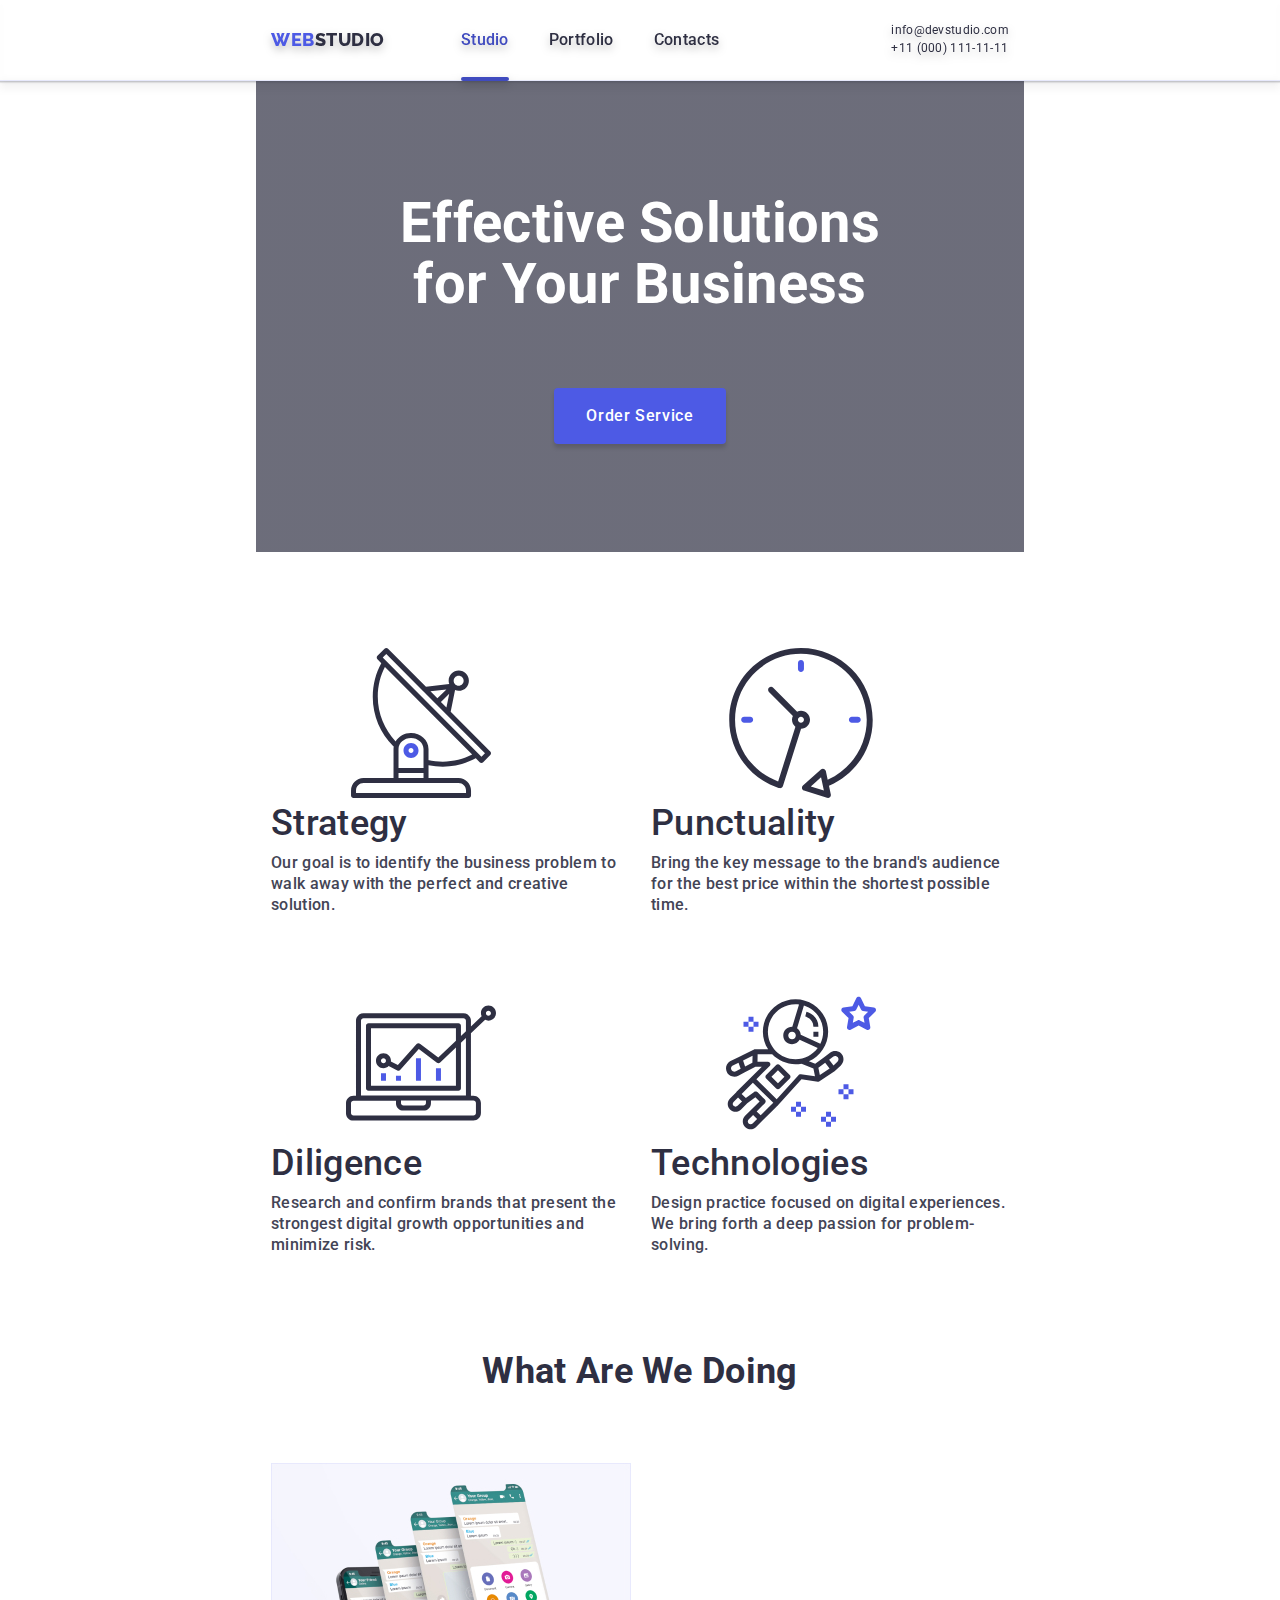
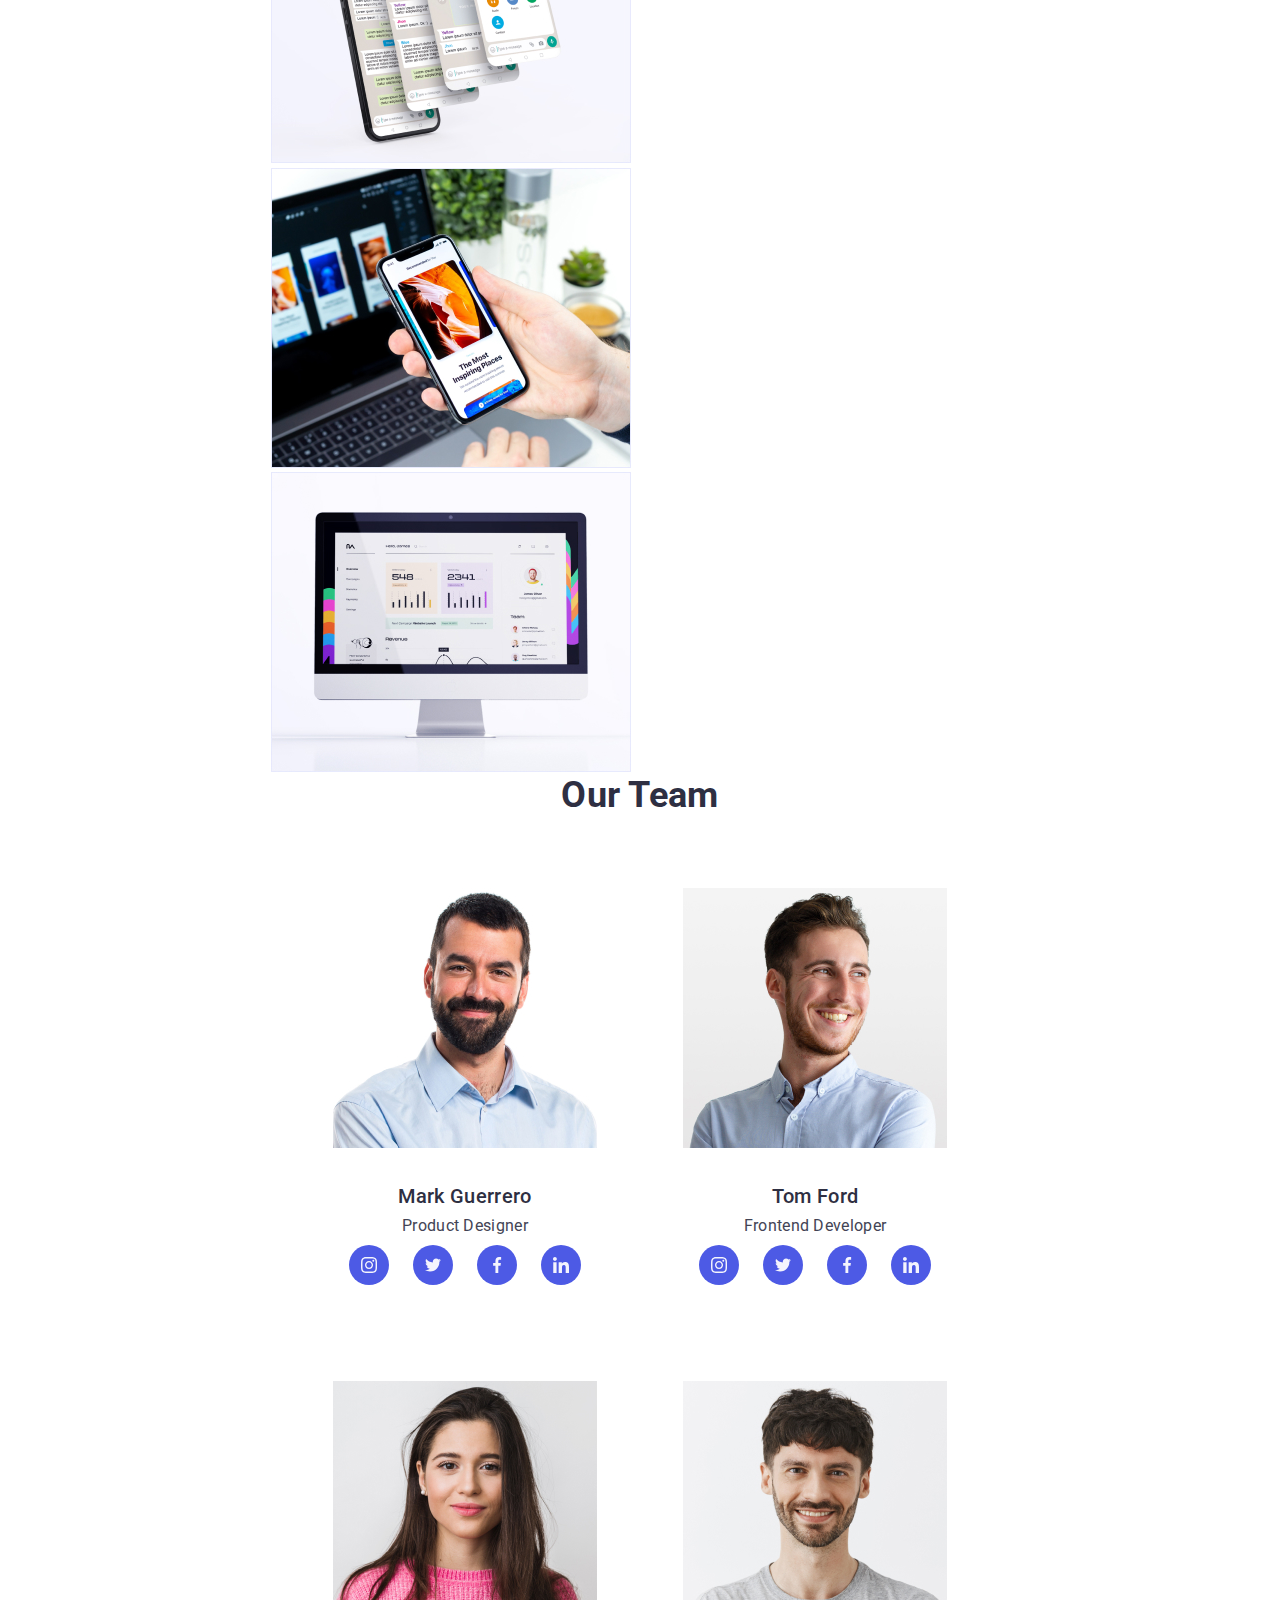
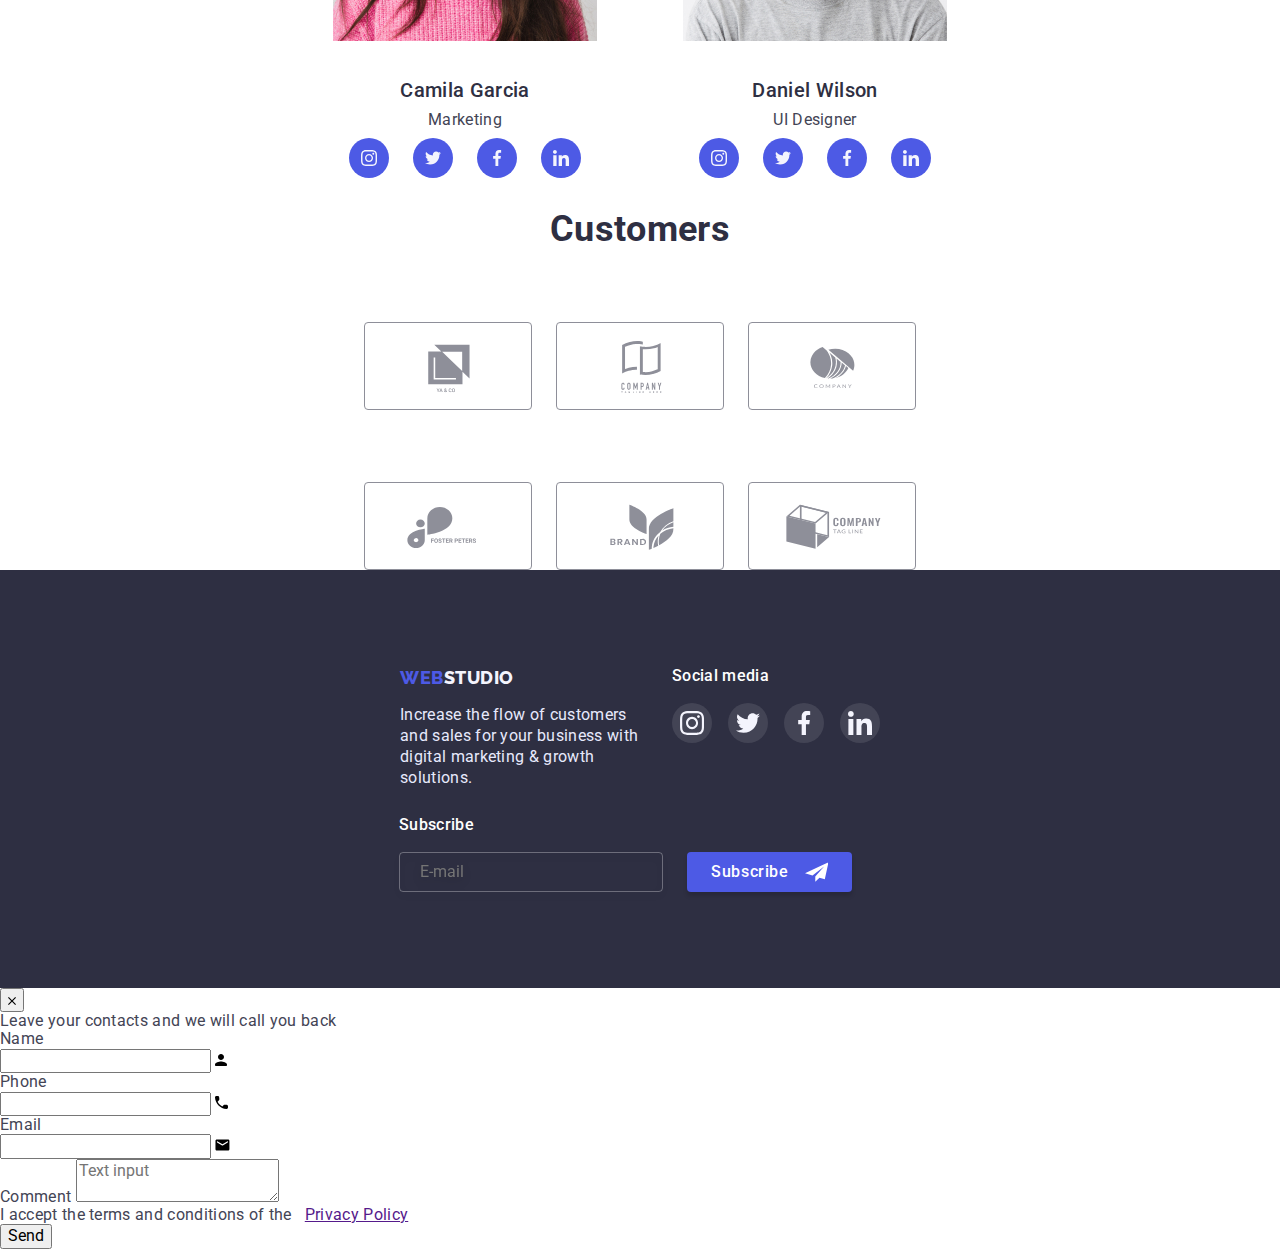
==== commit 85173995: "footer tablet add" ====
--- a/index.html
+++ b/index.html
@@ -437,46 +437,49 @@
 
     <footer class="footer">
       <div class="container footer-container">
-        <div class="footer-logo"
-          ><a class="logo footer-logo" href="./index.html"
-            ><span class="accent-logo">Web</span><span class="logo-ft">studio</span></a
-          >
-          <p class="footer-txt">
-            Increase the flow of customers and sales for your business with digital marketing &
-            growth solutions.
-          </p></div
-        >
-        <div class="media-container">
-          <p class="footer-media">Social media</p>
-          <ul class="footer-social-list list">
-            <li class="footer-social-list-item">
-              <a class="footer-social-list-link" href="">
-                <svg class="footer-social-list-icon" width="24" height="24">
-                  <use href="./icons/sprite.svg#icon-instagram"></use>
-                </svg>
-              </a>
-            </li>
-            <li class="footer-social-list-item">
-              <a class="footer-social-list-link" href="">
-                <svg class="footer-social-list-icon" width="24" height="24">
-                  <use href="./icons/sprite.svg#icon-twitter"></use>
-                </svg>
-              </a>
-            </li>
-            <li class="footer-social-list-item">
-              <a class="footer-social-list-link" href="">
-                <svg class="footer-social-list-icon" width="24" height="24">
-                  <use href="./icons/sprite.svg#icon-facebook"></use>
-                </svg>
-              </a>
-            </li>
-            <li class="footer-social-list-item">
-              <a class="footer-social-list-link" href="">
-                <svg class="social-list-icon" width="24" height="24">
-                  <use href="./icons/sprite.svg#icon-linkedin"></use>
-                </svg>
-              </a> </li></ul
-        ></div>
+        <div class="tablet-container">
+          <div class="footer-logo"
+            ><a class="logo footer-logo" href="./index.html"
+              ><span class="accent-logo">Web</span><span class="logo-ft">studio</span></a
+            >
+            <p class="footer-txt">
+              Increase the flow of customers and sales for your business with digital marketing &
+              growth solutions.
+            </p></div
+          >
+          <div class="media-container">
+            <p class="footer-media">Social media</p>
+            <ul class="footer-social-list list">
+              <li class="footer-social-list-item">
+                <a class="footer-social-list-link" href="">
+                  <svg class="footer-social-list-icon" width="24" height="24">
+                    <use href="./icons/sprite.svg#icon-instagram"></use>
+                  </svg>
+                </a>
+              </li>
+              <li class="footer-social-list-item">
+                <a class="footer-social-list-link" href="">
+                  <svg class="footer-social-list-icon" width="24" height="24">
+                    <use href="./icons/sprite.svg#icon-twitter"></use>
+                  </svg>
+                </a>
+              </li>
+              <li class="footer-social-list-item">
+                <a class="footer-social-list-link" href="">
+                  <svg class="footer-social-list-icon" width="24" height="24">
+                    <use href="./icons/sprite.svg#icon-facebook"></use>
+                  </svg>
+                </a>
+              </li>
+              <li class="footer-social-list-item">
+                <a class="footer-social-list-link" href="">
+                  <svg class="social-list-icon" width="24" height="24">
+                    <use href="./icons/sprite.svg#icon-linkedin"></use>
+                  </svg>
+                </a> </li></ul
+          ></div>
+        </div>
+        
         <div class="footer-subscribe-container">
           <p class="footer-media">Subscribe</p>
           <form class="subscribe-container">
--- a/css/main.styles.css
+++ b/css/main.styles.css
@@ -554,7 +554,7 @@
 .logo-ft {
   color: var(--light-bg-color);
 }
-.footer-media{
+.footer-media {
   font-weight: 500;
   font-size: 16px;
   line-height: 1.3;
@@ -606,9 +606,8 @@
     color: var(--accent-color);
     margin: 16px auto 72px auto;
     padding: 0px;
-    
-  }
-  .footer-logo{
+  }
+  .footer-logo {
     display: block;
     margin-right: auto;
     margin-left: auto;
@@ -630,7 +629,7 @@
     border-radius: 50%;
     transition: background-color var(--transition-effect);
   }
-  
+
   .footer-social-list-link:hover,
   .footer-social-list-link:focus {
     background-color: var(--succes-100-color);
@@ -646,7 +645,7 @@
     background-color: inherit;
     color: var(--white-color);
   }
-  .subscribe-btn{
+  .subscribe-btn {
     margin-left: auto;
     margin-right: auto;
   }
@@ -656,12 +655,62 @@
   .footer {
     background-color: var(--dark-bg-color);
     padding-top: 96px;
-    padding-bottom: 96px;}
-    
-}
-/* ----------------FOOTER MEDIA ----------------*/
-
-
+    padding-bottom: 96px;
+  }
+  .footer-txt {
+    line-height: 1.3;
+    color: var(--accent-color);
+    margin: 16px 0px 0px 0px;
+    padding: 0px;
+    width: 248px;
+  }
+
+  .tablet-container {
+    display: flex;
+    justify-content: center;
+    gap: 24px;
+  }
+  .footer-social-list {
+    display: flex;
+    justify-content: center;
+    gap: 16px;
+    margin-top: 16px;
+    margin-bottom: 72px;
+  }
+  .footer-social-list-link {
+    display: flex;
+    justify-content: center;
+    align-items: center;
+    width: 40px;
+    height: 40px;
+    background-color: rgba(255, 255, 255, 0.1);
+    border-radius: 50%;
+    transition: background-color var(--transition-effect);
+  }
+
+  .footer-social-list-link:hover,
+  .footer-social-list-link:focus {
+    background-color: var(--succes-100-color);
+  }
+  .subscribe-container {
+    display: flex;
+    align-items: center;
+    gap: 24px;
+  }
+  .footer-subscribe-container{
+    margin-left: 128px;
+  }
+  .footer-contact-input {
+    width: 264px;
+    height: 40px;
+    padding-left: 20px;
+    border: 1px solid rgba(255, 255, 255, 0.3);
+    filter: drop-shadow(0px 4px 4px rgba(0, 0, 0, 0.15));
+    border-radius: 4px;
+    background-color: inherit;
+    color: var(--white-color);
+  }
+}
 
 /**
 |============================
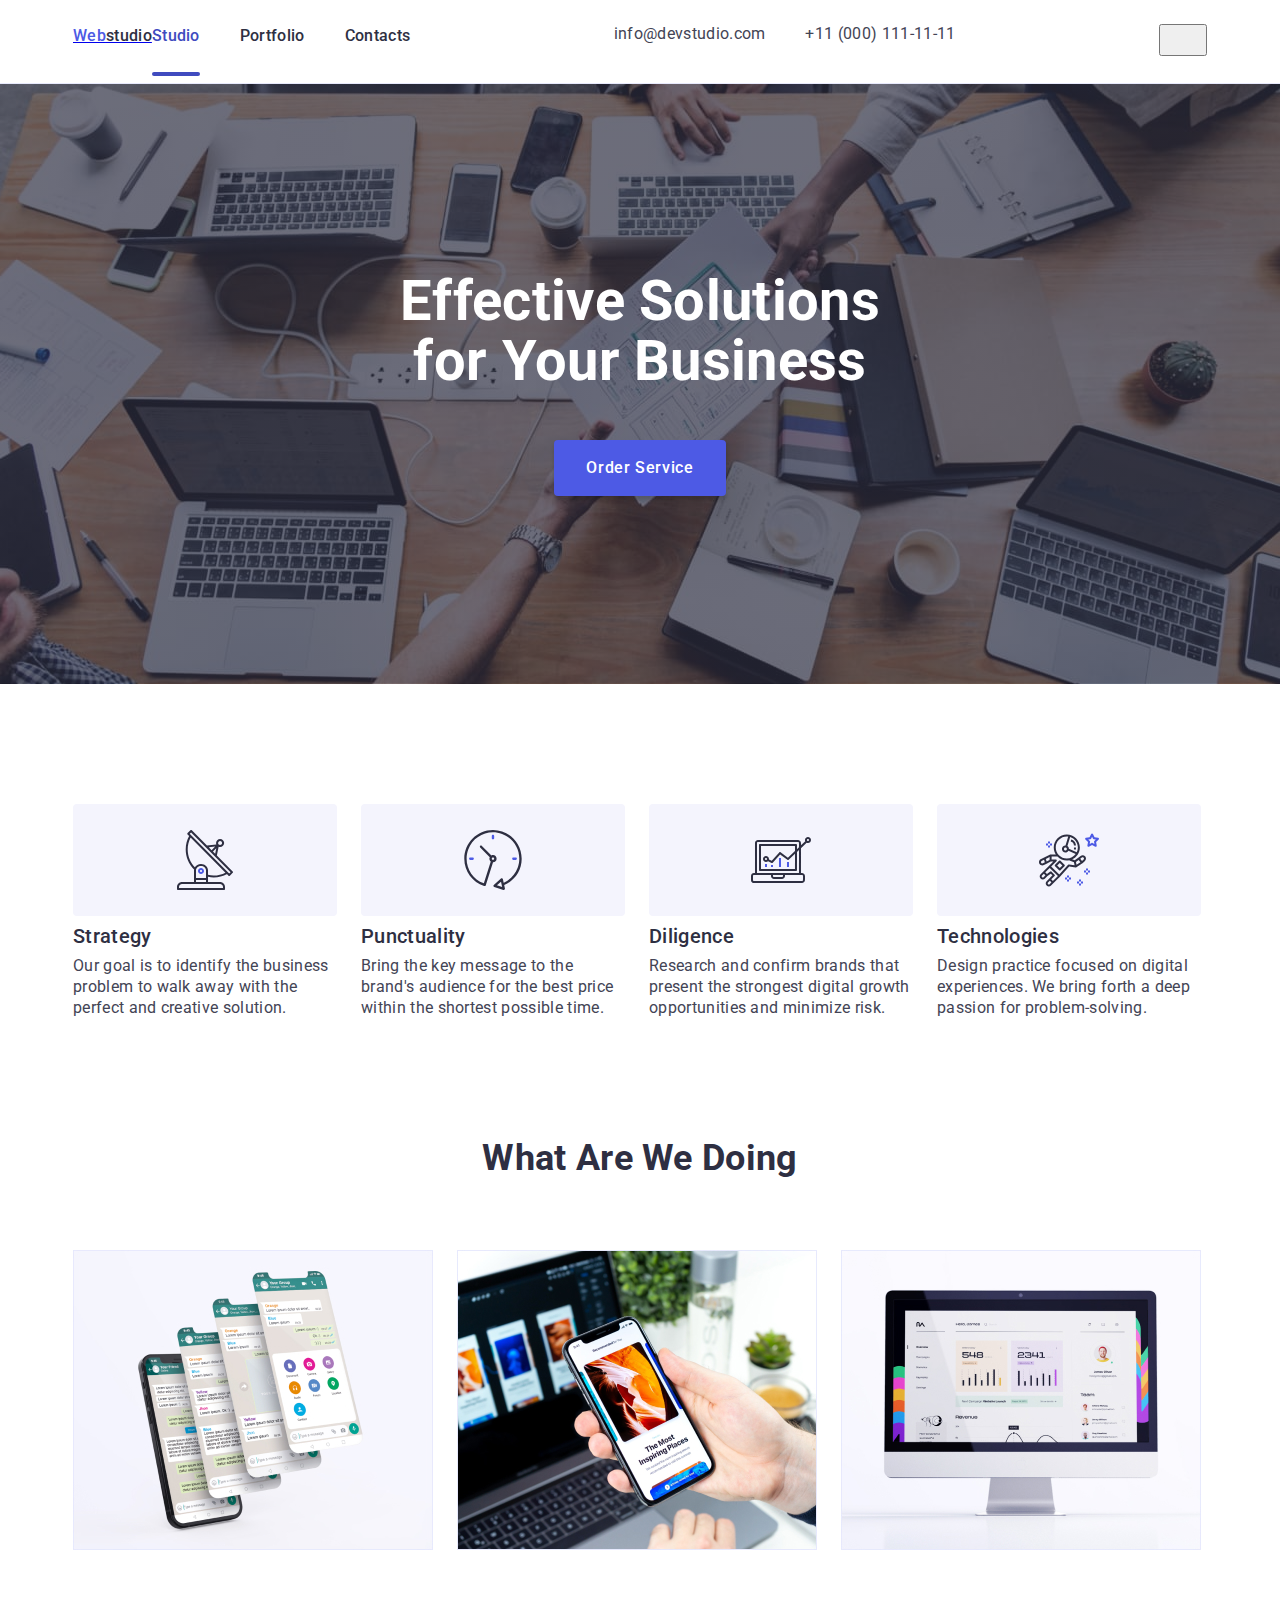
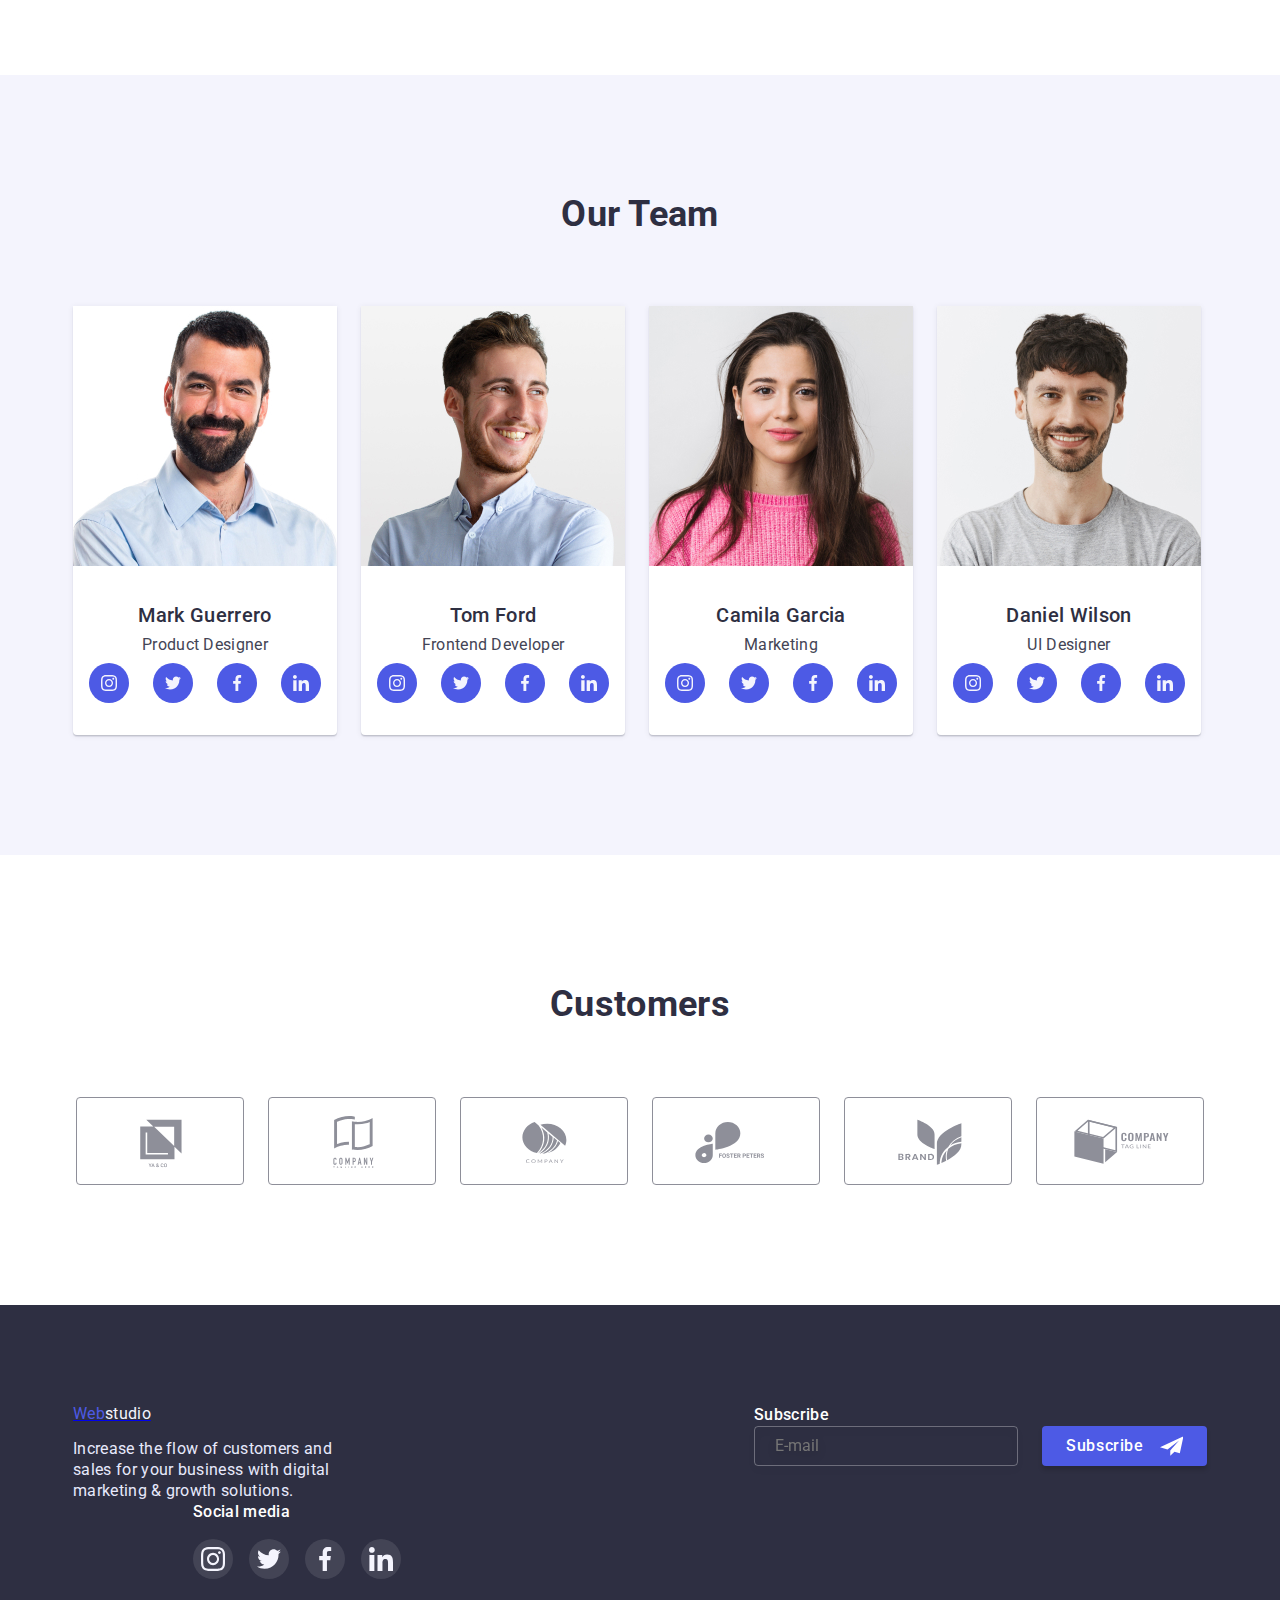
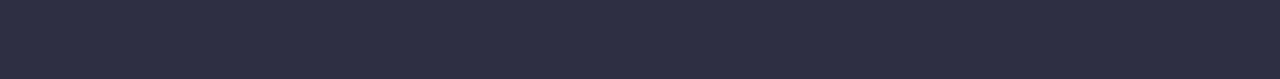
==== commit ca2d25c6: "add styles" ====
--- a/index.html
+++ b/index.html
@@ -22,9 +22,9 @@
 
     <!-- Custom styles -->
 
-    <!-- <link rel="stylesheet" href="./css/styles.css" /> -->
-
-    <link rel="stylesheet" href="./css/main.styles.css" />
+    <link rel="stylesheet" href="./css/styles.css" media="(min-width: 1200px)" />
+
+    <link rel="stylesheet" href="./css/main.styles.css" media="(max-width: 1199px)" />
   </head>
   <body>
     <!-- /**
@@ -479,7 +479,7 @@
                 </a> </li></ul
           ></div>
         </div>
-        
+
         <div class="footer-subscribe-container">
           <p class="footer-media">Subscribe</p>
           <form class="subscribe-container">
--- a/css/styles.css
+++ b/css/styles.css
@@ -20,7 +20,7 @@
   --transition-effect: 250ms cubic-bezier(0.4, 0, 0.2, 1);
 }
 
-/* body {
+body {
   font-family: Roboto, sans-serif;
   color: var(--main-text-color);
   background-color: var(--white-color);
@@ -28,21 +28,21 @@
   letter-spacing: 0.02em;
 }
 
-h1, h2, h3, h4, h5, h6, p{ margin: 0;} */
+h1, h2, h3, h4, h5, h6, p{ margin: 0;}
 
 .header {
-  /* font-family: Roboto, sans-serif;
-  font-style: normal; */
+  font-family: Roboto, sans-serif;
+  font-style: normal;
   padding-top: 24px;
   padding-bottom: 27px;
   border-bottom: 1px solid var(--accent-color);
 }
-/* .head-container {
+.head-container {
   display: flex;
   justify-content: space-between;
 } */
 
-/* .logo {
+.logo {
   font-family: 'Raleway';
   font-style: normal;
   font-weight: 800;
@@ -63,7 +63,7 @@
 }
 .logo-ft {
   color: var(--light-bg-color);
-} */
+}
 .navigation {
   display: flex;
   text-align: center;
@@ -71,12 +71,12 @@
   line-height: 1.5;
   color: var(--dark-bg-color);
 }
-/* .navigation-list,
+.navigation-list,
 .contacts {
   display: flex;
   text-align: center;
   gap: 40px;
-} */
+}
 
 .navigation-list .links.current {
   color: var(--pressed-state-color);
@@ -96,8 +96,8 @@
   bottom: -28px;
 }
 .links {
-  /* text-decoration: none;
-  color: var(--dark-bg-color); */
+  text-decoration: none;
+  color: var(--dark-bg-color);
   position: relative;
   display: block;
 }
@@ -121,11 +121,11 @@
   color: var(--pressed-state-color);
 }
 
-/* .list {
+.list {
   list-style: none;
   margin: 0px;
   padding: 0px;
-} */
+}
 
 .main-section {
   max-width: 1440px;
--- a/css/main.styles.css
+++ b/css/main.styles.css
@@ -717,3 +717,200 @@
 | MODAL WINDOW  STYLES
 |============================
 */
+
+.backdrop {
+  position: fixed;
+  top: 0;
+  left: 0;
+  width: 100%;
+  height: 100%;
+  background-color: rgba(0, 0, 0, 0.2);
+  z-index: 100;
+  transition: opacity var(--transition-effect), visibility var(--transition-effect);
+}
+.modal {
+  height: auto;
+  padding: 72px 24px 24px 24px;
+  background-color: var(--modal-background-color);
+  position: absolute;
+  top: 50%;
+  left: 50%;
+  transform: translate(-50%, -50%);
+  box-shadow: 0px 1px 1px rgba(0, 0, 0, 0.14), 0px 1px 3px rgba(0, 0, 0, 0.12),
+    0px 2px 1px rgba(0, 0, 0, 0.2);
+  border-radius: 4px;
+}
+.modal-close-btn {
+  background-color: transparent;
+  border: 1px solid rgba(0, 0, 0, 0.1);
+  padding: 0;
+  width: 24px;
+  height: 24px;
+  border-radius: 50%;
+  display: flex;
+  justify-content: center;
+  align-items: center;
+  cursor: pointer;
+  position: absolute;
+  top: 24px;
+  right: 24px;
+  transition: background-color var(--transition-effect), fill var(--transition-effect);
+}
+.modal-close-btn:hover,
+.modal-close-btn:focus {
+  background-color: var(--pressed-state-color);
+  fill: var(--white-color);
+}
+.backdrop.is-hidden {
+  opacity: 0;
+  visibility: hidden;
+  pointer-events: none;
+}
+.modal-descr-txt {
+  font-family: Roboto;
+  font-style: normal;
+  font-weight: 500;
+  font-size: 16px;
+  line-height: 1.5;
+  text-align: center;
+  letter-spacing: 0.02em;
+  margin-left: auto;
+  margin-right: auto;
+  margin-bottom: 14px;
+  margin-top: 0;
+  color: var(--dark-bg-color);
+}
+.modal-hint {
+  font-family: Roboto;
+  font-weight: 400;
+  font-size: 12px;
+  line-height: 16px;
+  letter-spacing: 0.04em;
+  color: var(--subtle-text-color);
+}
+.contact-form {
+  width: 408px;
+  height: auto;
+  margin: auto;
+  border-radius: 4px;
+  background-color: var(--modal-background-color);
+}
+.contact-form-input {
+  font-size: 14px;
+  width: 100%;
+  height: 40px;
+  margin-bottom: 8px;
+  padding-left: 38px;
+  border: 1px solid rgba(33, 33, 33, 0.2);
+  border-radius: 4px;
+  transition: border-color var(--transition-effect);
+}
+.contact-form-input:focus {
+  outline: none;
+  border-color: var(--primary-brand-color);
+}
+
+.modal-send-btn {
+  font-family: Roboto;
+  font-weight: 500;
+  font-size: 16px;
+  line-height: 1.5;
+  display: flex;
+  justify-content: center;
+  margin: auto;
+  align-items: center;
+  text-align: center;
+  letter-spacing: 0.04em;
+  padding: 16px 32px;
+  width: 169px;
+  height: 56px;
+  background: var(--primary-brand-color);
+  box-shadow: 0px 4px 4px rgba(0, 0, 0, 0.15);
+  border-radius: 4px;
+  border: none;
+  color: var(--white-color);
+  cursor: pointer;
+  transition: background-color var(--transition-effect), color var(--transition-effect);
+}
+.modal-send-btn:hover,
+.modal-send-btn:focus {
+  background-color: var(--pressed-state-color);
+  color: var(--white-color);
+}
+
+.contact-form-message {
+  font-size: 12px;
+  line-height: 1.3;
+  color: var(--dark-bg-color);
+  width: 100%;
+  height: 120px;
+  padding: 8px 16px;
+  margin-bottom: 16px;
+  resize: none;
+  border: 1px solid rgba(33, 33, 33, 0.2);
+  border-radius: 4px;
+  transition: border-color var(--transition-effect);
+}
+.contact-form-message:focus {
+  outline: none;
+  border-color: var(--primary-brand-color);
+}
+.contact-form-message::placeholder{
+color: rgba(117, 117, 117, 0.5);
+}
+.policy-link {
+  color: var(--primary-brand-color);
+}
+.policy-accept-txt {
+  font-family: Roboto;
+  font-weight: 400;
+  font-size: 12px;
+  line-height: 1.3;
+  letter-spacing: 4%;
+  color: #757575;
+  display: flex;
+  align-content: center;
+}
+.checkbox-field {
+  display: flex;
+  align-items: center;
+  flex-direction: row;
+  gap: 8px;
+  margin-bottom: 24px;
+}
+
+.input-icon-block {
+  position: relative;
+  margin-bottom: 4px;
+}
+.modal-contact-icon {
+  position: absolute;
+  top: 14px;
+  left: 17px;
+  transition: fill var(--transition-effect);
+}
+
+.contact-form-input:focus + .modal-contact-icon {
+  fill: var(--primary-brand-color);
+}
+.policy-accept-txt::before{
+  content: '';
+  display: block;
+  width: 16px;
+  height: 16px;
+  margin-right: 10px;
+  border: 1.25px solid var(--dark-bg-color);
+  border-radius: 2px;
+  cursor: pointer;
+
+  transition: background-color var(--transition-effect), background-image var(--transition-effect)
+}
+.user-policy:checked + .policy-accept-txt::before{
+  background-color: var(--pressed-state-color);
+  background-image: url(../icons/click.svg);
+  background-repeat: no-repeat;
+  background-size: contain;
+  background-origin: padding-box;
+  border: 1.25px solid var(--pressed-state-color);
+  border-radius: 2px;
+}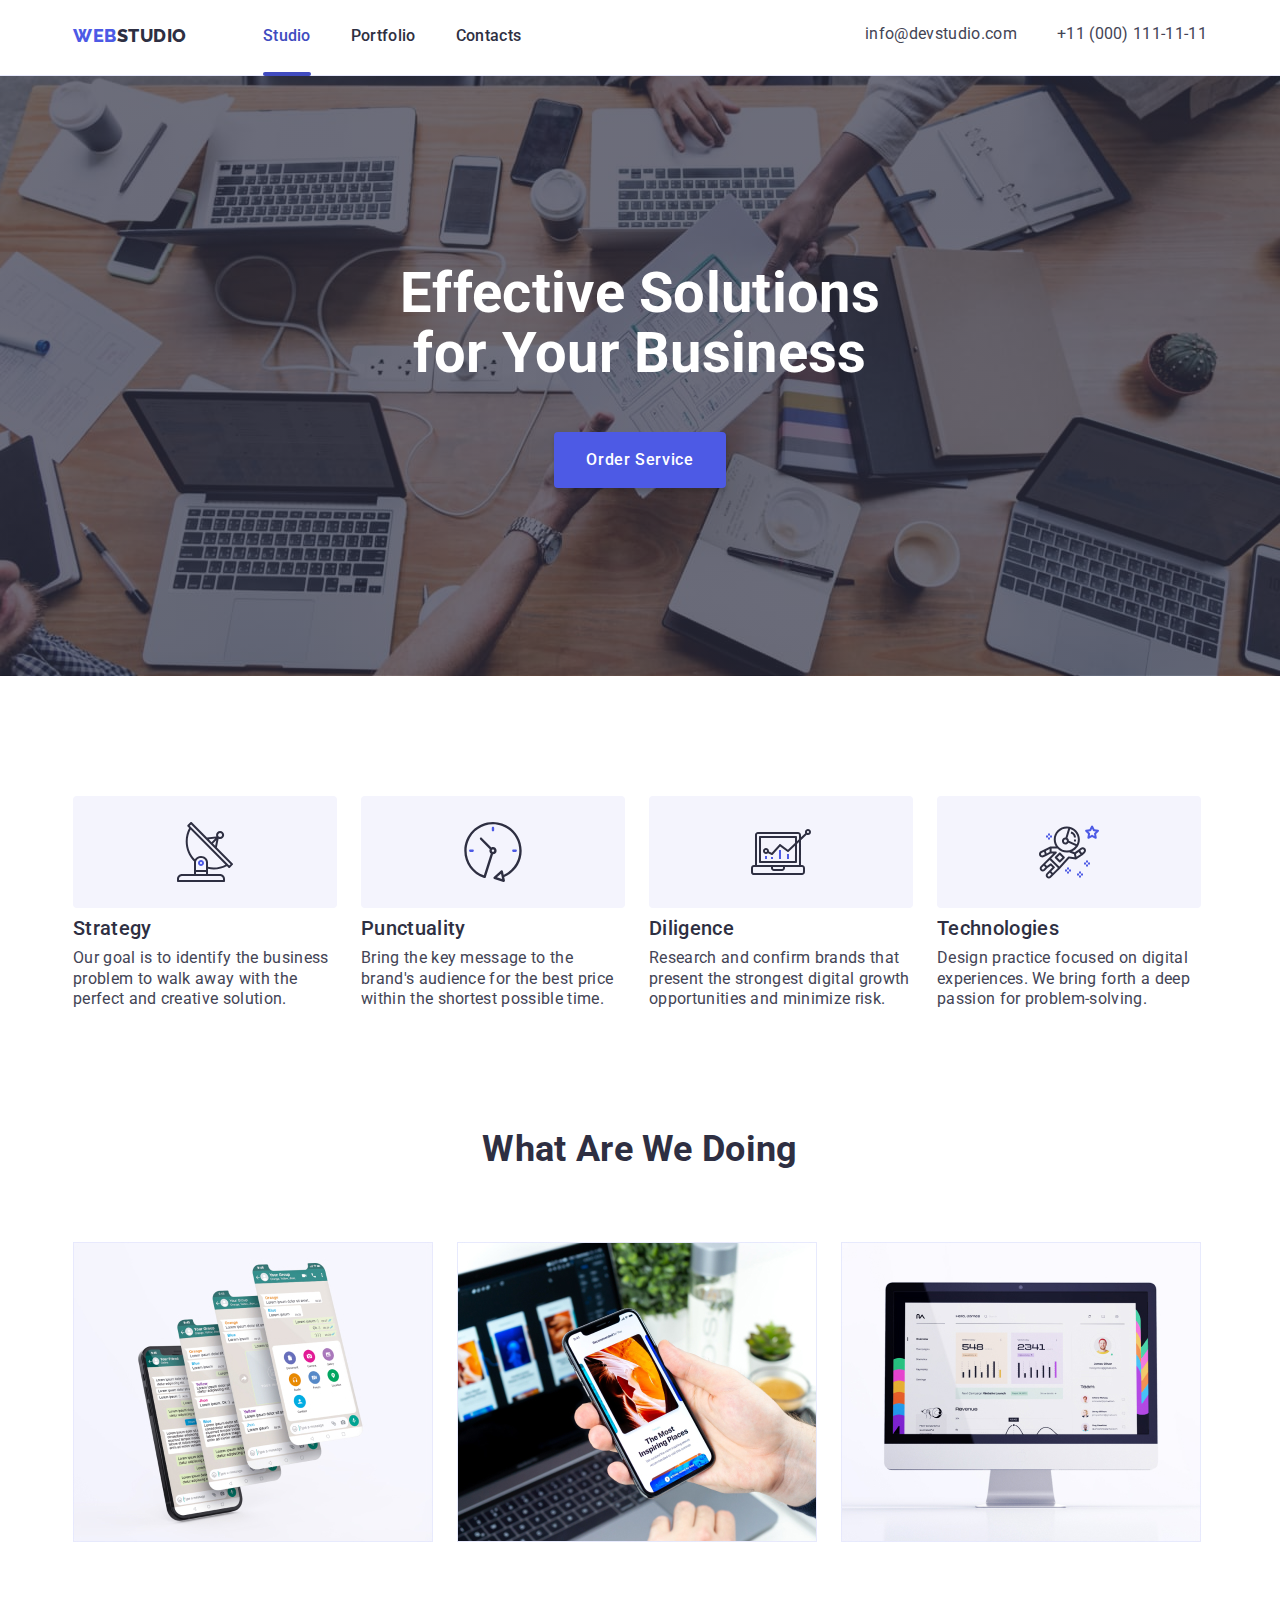
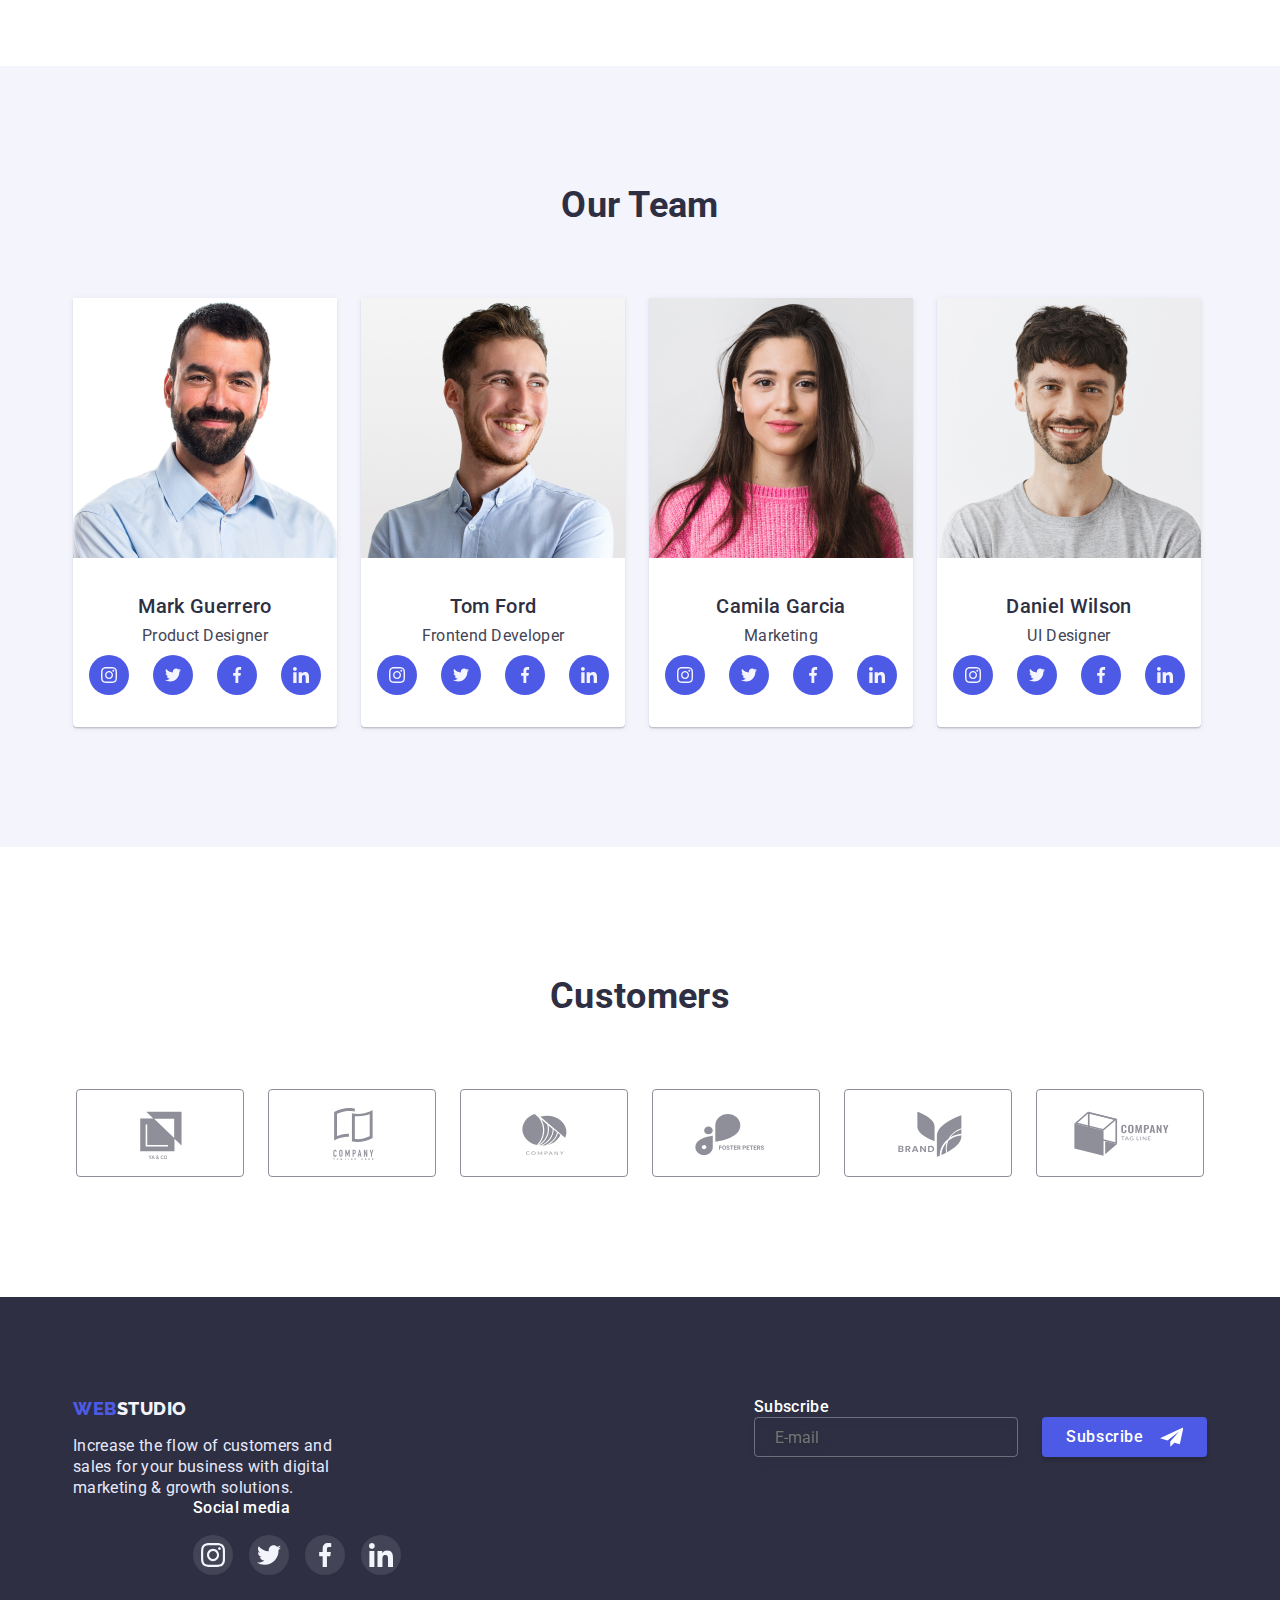
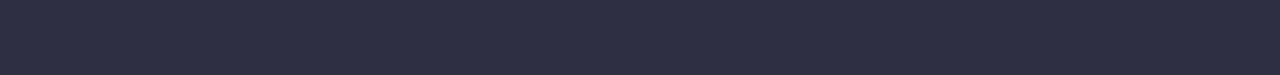
==== commit bc5f9d16: "adaptive" ====
--- a/index.html
+++ b/index.html
@@ -22,7 +22,7 @@
 
     <!-- Custom styles -->
 
-    <link rel="stylesheet" href="./css/styles.css" media="(min-width: 1200px)" />
+    <link rel="stylesheet" href="./css/styles.css" media="(min-width: 1157px)" />
 
     <link rel="stylesheet" href="./css/main.styles.css" media="(max-width: 1199px)" />
   </head>
--- a/css/styles.css
+++ b/css/styles.css
@@ -40,7 +40,7 @@
 .head-container {
   display: flex;
   justify-content: space-between;
-} */
+} 
 
 .logo {
   font-family: 'Raleway';
@@ -63,6 +63,9 @@
 }
 .logo-ft {
   color: var(--light-bg-color);
+}
+.mobile-menu-btn{
+  display: none;
 }
 .navigation {
   display: flex;
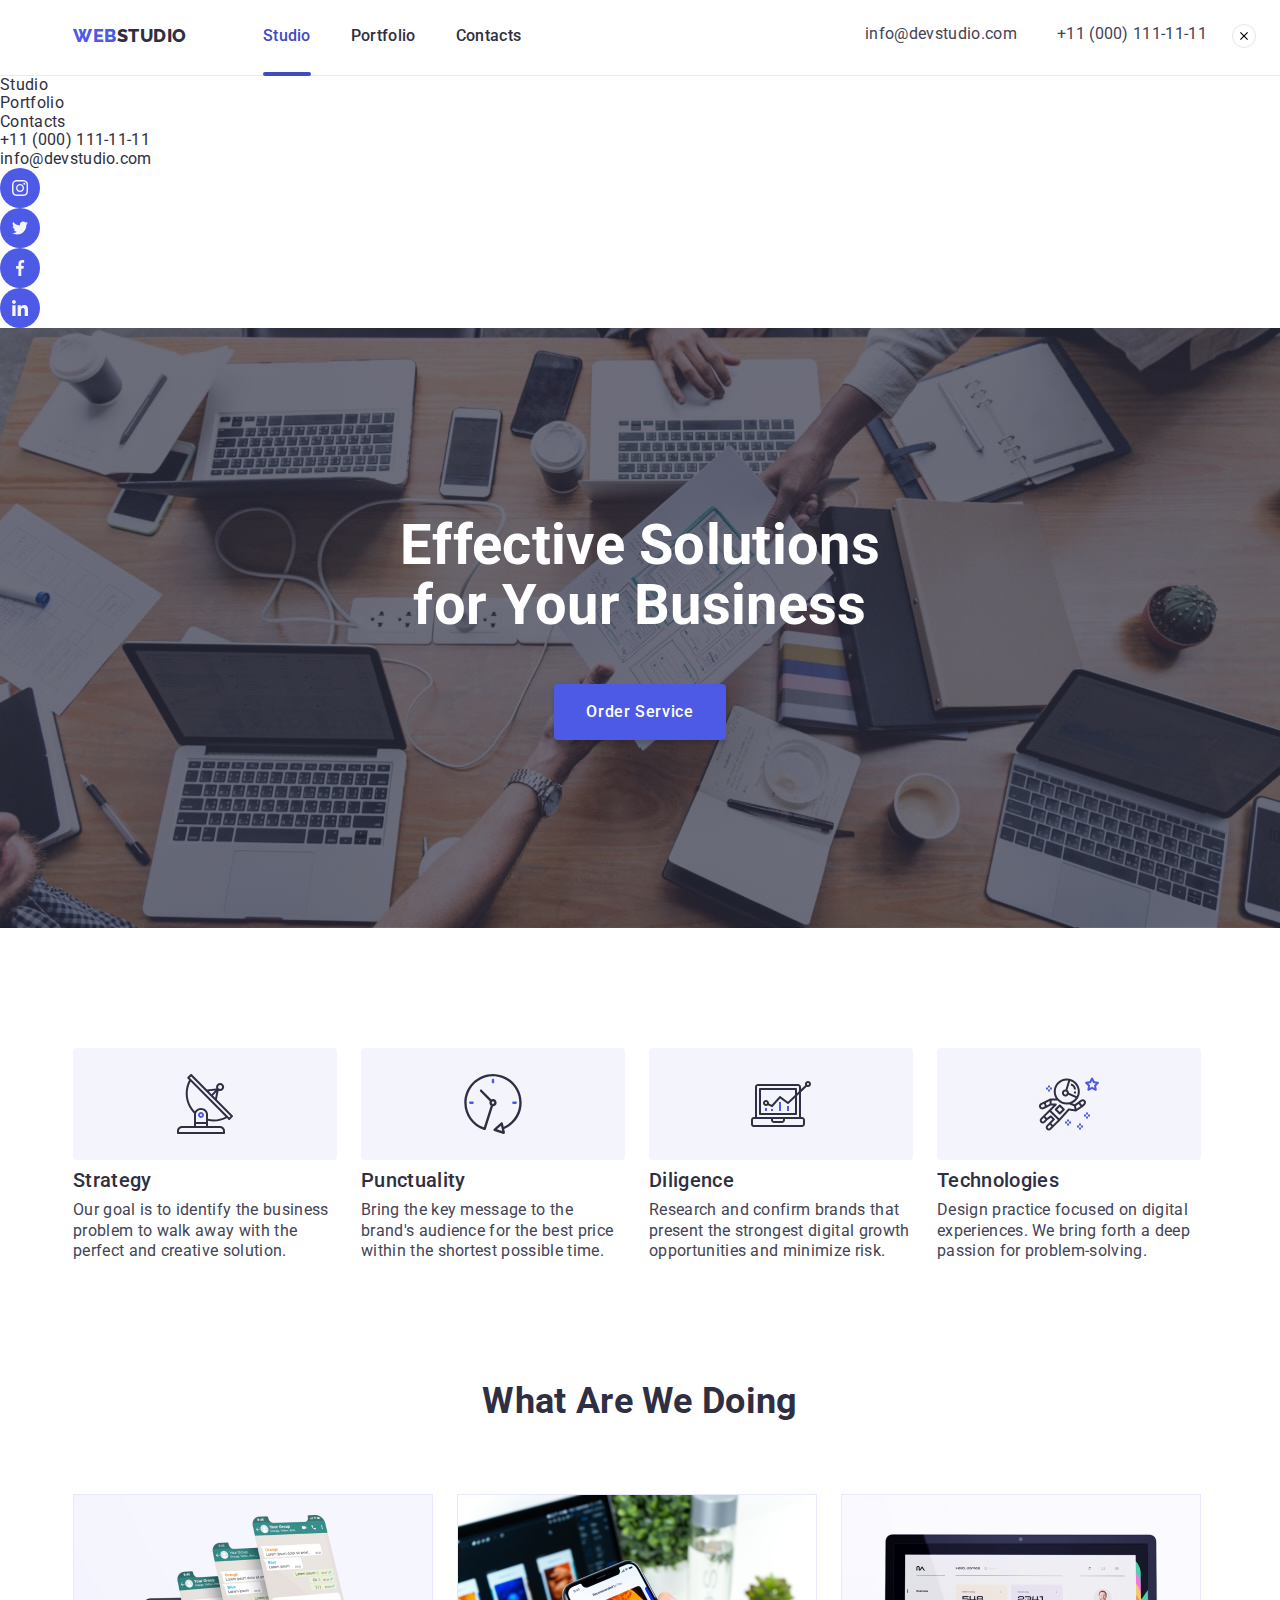
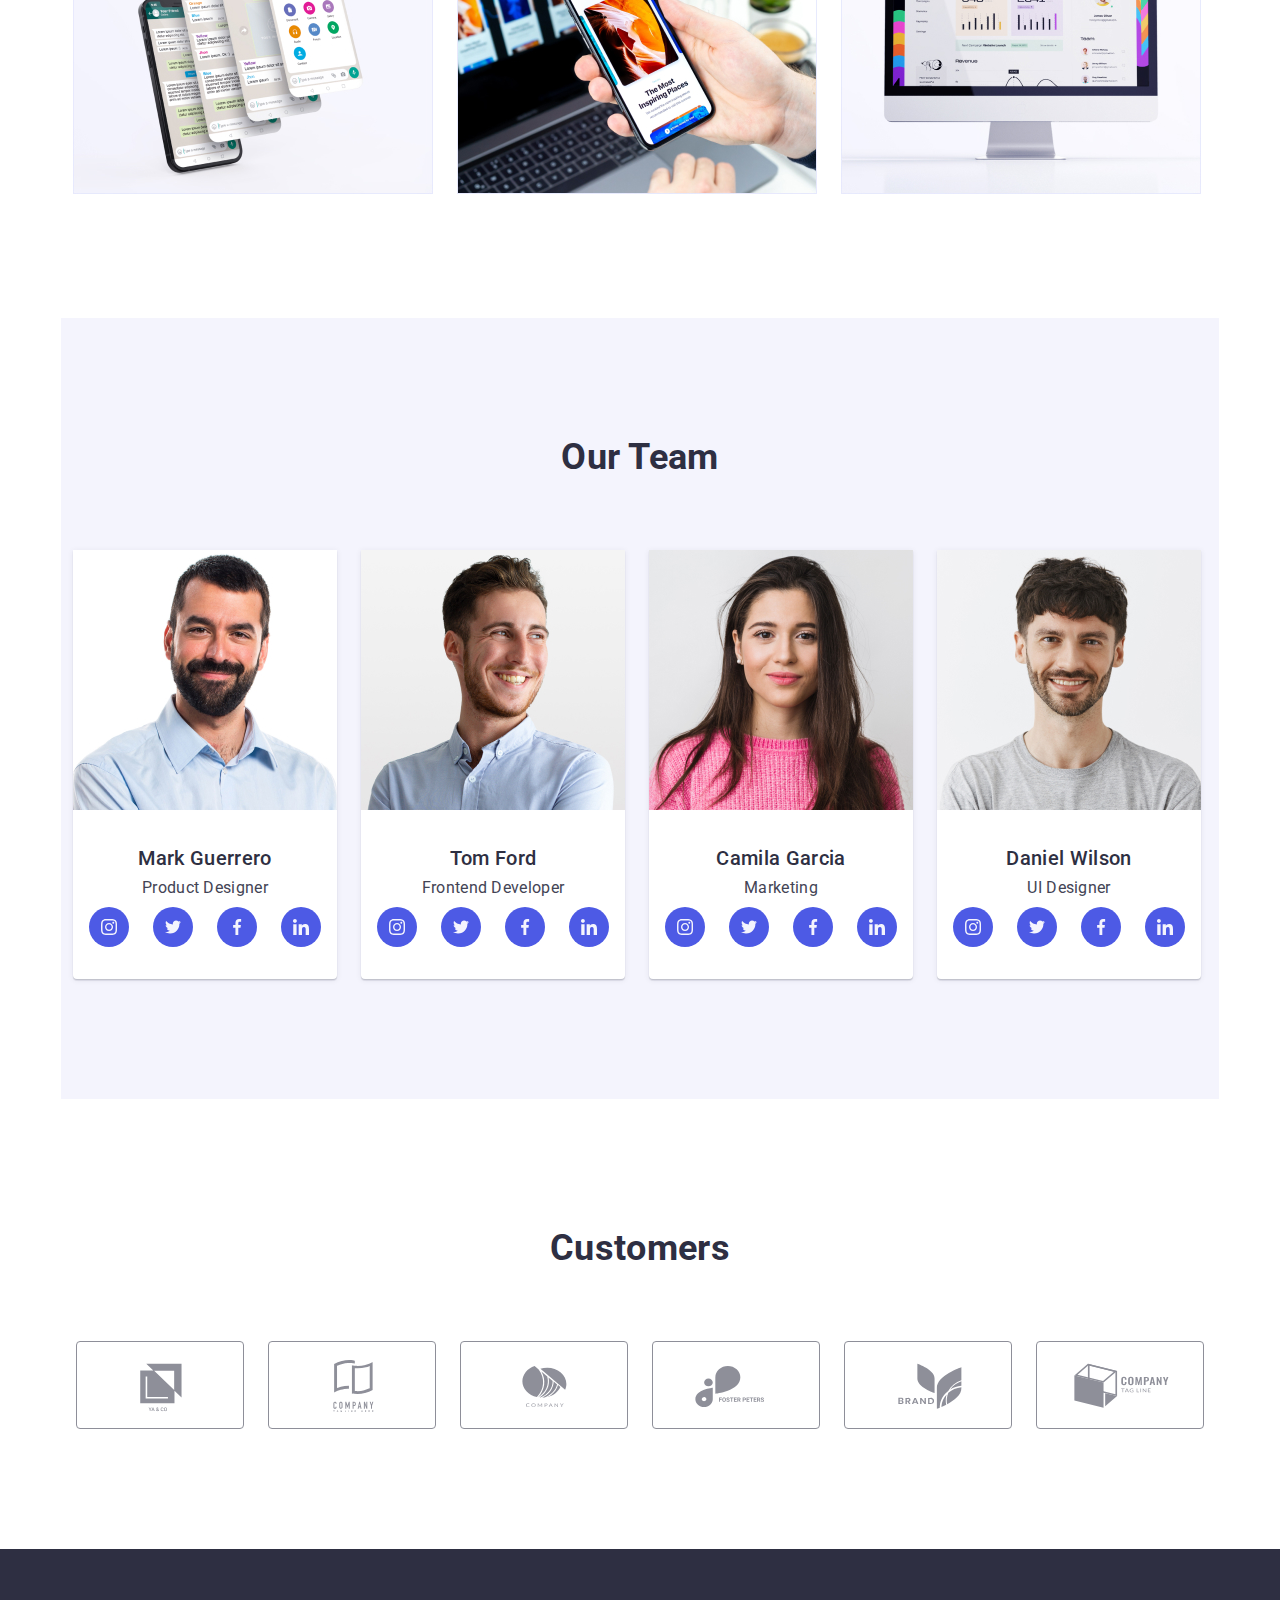
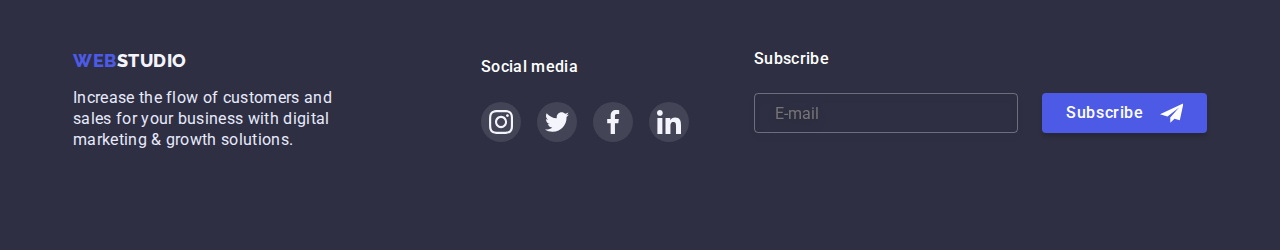
==== commit abb04c4b: "mobile menu" ====
--- a/index.html
+++ b/index.html
@@ -55,68 +55,71 @@
             ><a class="links contacts-link" href="tel:+110001111111">+11 (000) 111-11-11</a></li
           >
         </ul>
-        <button type="button" class="mobile-menu-btn">
+        <button data-menu-open type="button" class="mobile-menu-btn">
           <svg class="mobile-menu-icon" width="32" height="22">
             <use href="./icons/sprite.svg#icon-burger-menu"></use>
           </svg>
         </button>
       </div>
-
-      <!-- <div class="mobile-menu">
-        <button type="button" class="mobile-menu-btn-close">
-          <svg class="modal-close-btn-icon" width="8" height="8">
-            <use href="./icons/sprite.svg#icon-close-black"></use>
-          </svg>
-        </button>
-        <ul>
-          <li>Studio</li>
-          <li>Portfolio</li>
-          <li>Contacts</li>
-        </ul>
-        <ul class="mobile-menu-contacts list">
-          <li class="mobile-menu-contacts-item"
-            ><a class="links contacts-link" href="mailto:info@devstudio.com"
-              >info@devstudio.com</a
-            ></li
-          >
-          <li class="mobile-menu-contacts-item"
-            ><a class="links contacts-link" href="tel:+110001111111">+11 (000) 111-11-11</a></li
-          >
-        </ul>
-
-        <ul class="social-list list">
-          <li class="social-list-item">
-            <a class="social-list-link" href="">
-              <svg class="social-list-icon" width="16" height="16">
-                <use href="./icons/sprite.svg#icon-instagram"></use>
-              </svg>
-            </a>
-          </li>
-          <li class="social-list-item">
-            <a class="social-list-link" href="">
-              <svg class="social-list-icon" width="16" height="16">
-                <use href="./icons/sprite.svg#icon-twitter"></use>
-              </svg>
-            </a>
-          </li>
-          <li class="social-list-item">
-            <a class="social-list-link" href="">
-              <svg class="social-list-icon" width="16" height="16">
-                <use href="./icons/sprite.svg#icon-facebook"></use>
-              </svg>
-            </a>
-          </li>
-          <li class="social-list-item">
-            <a class="social-list-link" href="">
-              <svg class="social-list-icon" width="16" height="16">
-                <use href="./icons/sprite.svg#icon-linkedin"></use>
-              </svg>
-            </a>
-          </li>
-        </ul>
-      </div> -->
     </header>
 
+    <div class="mobile-menu">
+      <button data-menu-close type="button" class="mobile-menu-btn-close modal-close-btn">
+        <svg class="modal-close-btn-icon" width="8" height="8">
+          <use href="./icons/sprite.svg#icon-close-black"></use>
+        </svg>
+      </button>
+      <ul class="mobile-menu-list list">
+        <li class="mobile-menu-item"><a class="links" href="./index.html">Studio</a></li>
+        <li class="mobile-menu-item"><a class="links" href="./portfolio.html">Portfolio</a></li>
+        <li class="mobile-menu-item"><a class="links active" href="">Contacts</a></li>
+      </ul>
+<div>
+
+  <ul class="mobile-menu-contacts list">
+    <li class="mobile-menu-phone-item"
+          ><a class="links phone-menu-link" href="tel:+110001111111">+11 (000) 111-11-11</a></li
+        >
+        <li class="mobile-menu-mail-item"
+          ><a class="links mail-menu-link" href="mailto:info@devstudio.com"
+            >info@devstudio.com</a
+          ></li
+        >
+      </ul>
+
+      <ul class="mobile-menu-social-list list">
+        <li class="social-list-item">
+          <a class="social-list-link" href="">
+            <svg class="social-list-icon" width="16" height="16">
+              <use href="./icons/sprite.svg#icon-instagram"></use>
+            </svg>
+          </a>
+        </li>
+        <li class="social-list-item">
+          <a class="social-list-link" href="">
+            <svg class="social-list-icon" width="16" height="16">
+              <use href="./icons/sprite.svg#icon-twitter"></use>
+            </svg>
+          </a>
+        </li>
+        <li class="social-list-item">
+          <a class="social-list-link" href="">
+            <svg class="social-list-icon" width="16" height="16">
+              <use href="./icons/sprite.svg#icon-facebook"></use>
+            </svg>
+          </a>
+        </li>
+        <li class="social-list-item">
+          <a class="social-list-link" href="">
+            <svg class="social-list-icon" width="16" height="16">
+              <use href="./icons/sprite.svg#icon-linkedin"></use>
+            </svg>
+          </a>
+        </li>
+      </ul>
+    </div>
+    </div>
+    
     <!-- Main content -->
 
     <main>
--- a/css/styles.css
+++ b/css/styles.css
@@ -291,6 +291,9 @@
 */
 
 .team {
+  width: 1158px;
+  margin-right: auto;
+  margin-left: auto;
   padding-top: 120px;
   padding-bottom: 120px;
   background-color: var(--light-bg-color);
@@ -549,13 +552,13 @@
 }
 /**
   |============================
-  | FOOTER SUBSCRIBE CONYAINER
+  | FOOTER SUBSCRIBE CONTAINER
   |============================
 */
 .footer-subscribe-container {
   margin-left: auto;
 }
-.subscribe-container {
+.tablet-container {
   display: flex;
   align-items: center;
   gap: 24px;
@@ -597,6 +600,14 @@
 .subscribe-btn:focus {
   background-color: var(--pressed-state-color);
   color: var(--white-color);
+}
+.subscribe-container{
+  display: flex;
+  align-items: center;
+  gap: 24px;
+}
+.footer-media{
+  margin-bottom: 24px;
 }
 
 /**
--- a/css/main.styles.css
+++ b/css/main.styles.css
@@ -174,18 +174,73 @@
 
 /* ----------------HEADER MOBILE MENU----------------- */
 
-@media screen and (max-width: 767px) {
-  .mobile-menu {
-    position: fixed;
-    width: 100%;
-    height: 100%;
-    z-index: 1000;
-    top: 0;
-    left: 0;
-    background-color: var(--white-color);
-    box-shadow: 0px 2px 1px rgba(46, 47, 66, 0.08), 0px 1px 1px rgba(46, 47, 66, 0.16),
-      0px 1px 6px rgba(46, 47, 66, 0.08);
-  }
+.mobile-menu {
+  position: fixed;
+  width: 100%;
+  height: 100%;
+  top: 0;
+  left: 0;
+  padding: 80px 40px 40px 40px;
+  background-color: var(--white-color);
+  box-shadow: 0px 2px 1px rgba(46, 47, 66, 0.08), 0px 1px 1px rgba(46, 47, 66, 0.16),
+    0px 1px 6px rgba(46, 47, 66, 0.08);
+  z-index: 100;
+
+  display: flex;
+  flex-direction: column;
+  justify-content: space-between;
+
+  opacity: 0;
+  visibility: hidden;
+  pointer-events: none;
+  transition: opacity 500ms linear, visibility 500ms linear;
+}
+.mobile-menu.is-open {
+  opacity: 1;
+  visibility: visible;
+  pointer-events: auto;
+}
+
+.mobile-menu-item {
+  font-weight: 700;
+  font-size: 36px;
+  line-height: 40px;
+  letter-spacing: 0.02em;
+  text-transform: capitalize;
+}
+.mobile-menu-item:nth-child(-n + 2) {
+  margin-bottom: 40px;
+}
+.links.active {
+  color: var(--pressed-state-color);
+}
+
+.mobile-menu-phone-item {
+  margin-bottom: 40px;
+}
+.mobile-menu-mail-item {
+  margin-bottom: 48px;
+}
+.mail-menu-link {
+  font-weight: 500;
+  font-size: 20px;
+  line-height: 24px;
+  letter-spacing: 0.02em;
+  color: var(--main-text-color);
+}
+.phone-menu-link {
+  font-weight: 700;
+  font-size: 36px;
+  line-height: 40px;
+  letter-spacing: 0.02em;
+  text-transform: capitalize;
+  color: var(--pressed-state-color);
+}
+
+.mobile-menu-social-list {
+  display: flex;
+  justify-content: flex-start;
+  gap: 24px;
 }
 
 /**
@@ -226,7 +281,7 @@
     margin-left: auto;
     margin-right: auto;
     background-image: linear-gradient(to right, rgba(46, 47, 66, 0.7), rgba(46, 47, 66, 0.7)),
-      url(../img-adaptive/bgi-mobile.jpg);
+      url(../images-adaptive/bgi-mobile.jpg);
     background-repeat: no-repeat;
     background-position: center;
     background-size: cover;
@@ -242,7 +297,7 @@
     margin-left: auto;
     margin-right: auto;
     background-image: linear-gradient(to right, rgba(46, 47, 66, 0.7), rgba(46, 47, 66, 0.7)),
-      url(../img-adaptive/bgi-tablet.jpg);
+      url(../images-adaptive/bgi-tablet.jpg);
     background-repeat: no-repeat;
     background-position: center;
     background-size: cover;
@@ -477,6 +532,14 @@
     justify-content: space-evenly;
     column-gap: 24px;
     row-gap: 64px;
+  }
+  .team-item {
+    background-color: var(--white-color);
+    width: 264px;
+    text-align: center;
+    box-shadow: 0px 1px 6px rgba(46, 47, 66, 0.08), 0px 1px 1px rgba(46, 47, 66, 0.16),
+      0px 2px 1px rgba(46, 47, 66, 0.08);
+    border-radius: 0px 0px 4px 4px;
   }
 }
 
@@ -669,6 +732,7 @@
     display: flex;
     justify-content: center;
     gap: 24px;
+    margin-bottom: 72px;
   }
   .footer-social-list {
     display: flex;
@@ -697,7 +761,7 @@
     align-items: center;
     gap: 24px;
   }
-  .footer-subscribe-container{
+  .footer-subscribe-container {
     margin-left: 128px;
   }
   .footer-contact-input {
@@ -855,8 +919,8 @@
   outline: none;
   border-color: var(--primary-brand-color);
 }
-.contact-form-message::placeholder{
-color: rgba(117, 117, 117, 0.5);
+.contact-form-message::placeholder {
+  color: rgba(117, 117, 117, 0.5);
 }
 .policy-link {
   color: var(--primary-brand-color);
@@ -893,7 +957,7 @@
 .contact-form-input:focus + .modal-contact-icon {
   fill: var(--primary-brand-color);
 }
-.policy-accept-txt::before{
+.policy-accept-txt::before {
   content: '';
   display: block;
   width: 16px;
@@ -903,9 +967,9 @@
   border-radius: 2px;
   cursor: pointer;
 
-  transition: background-color var(--transition-effect), background-image var(--transition-effect)
-}
-.user-policy:checked + .policy-accept-txt::before{
+  transition: background-color var(--transition-effect), background-image var(--transition-effect);
+}
+.user-policy:checked + .policy-accept-txt::before {
   background-color: var(--pressed-state-color);
   background-image: url(../icons/click.svg);
   background-repeat: no-repeat;
@@ -913,4 +977,4 @@
   background-origin: padding-box;
   border: 1.25px solid var(--pressed-state-color);
   border-radius: 2px;
-}+}
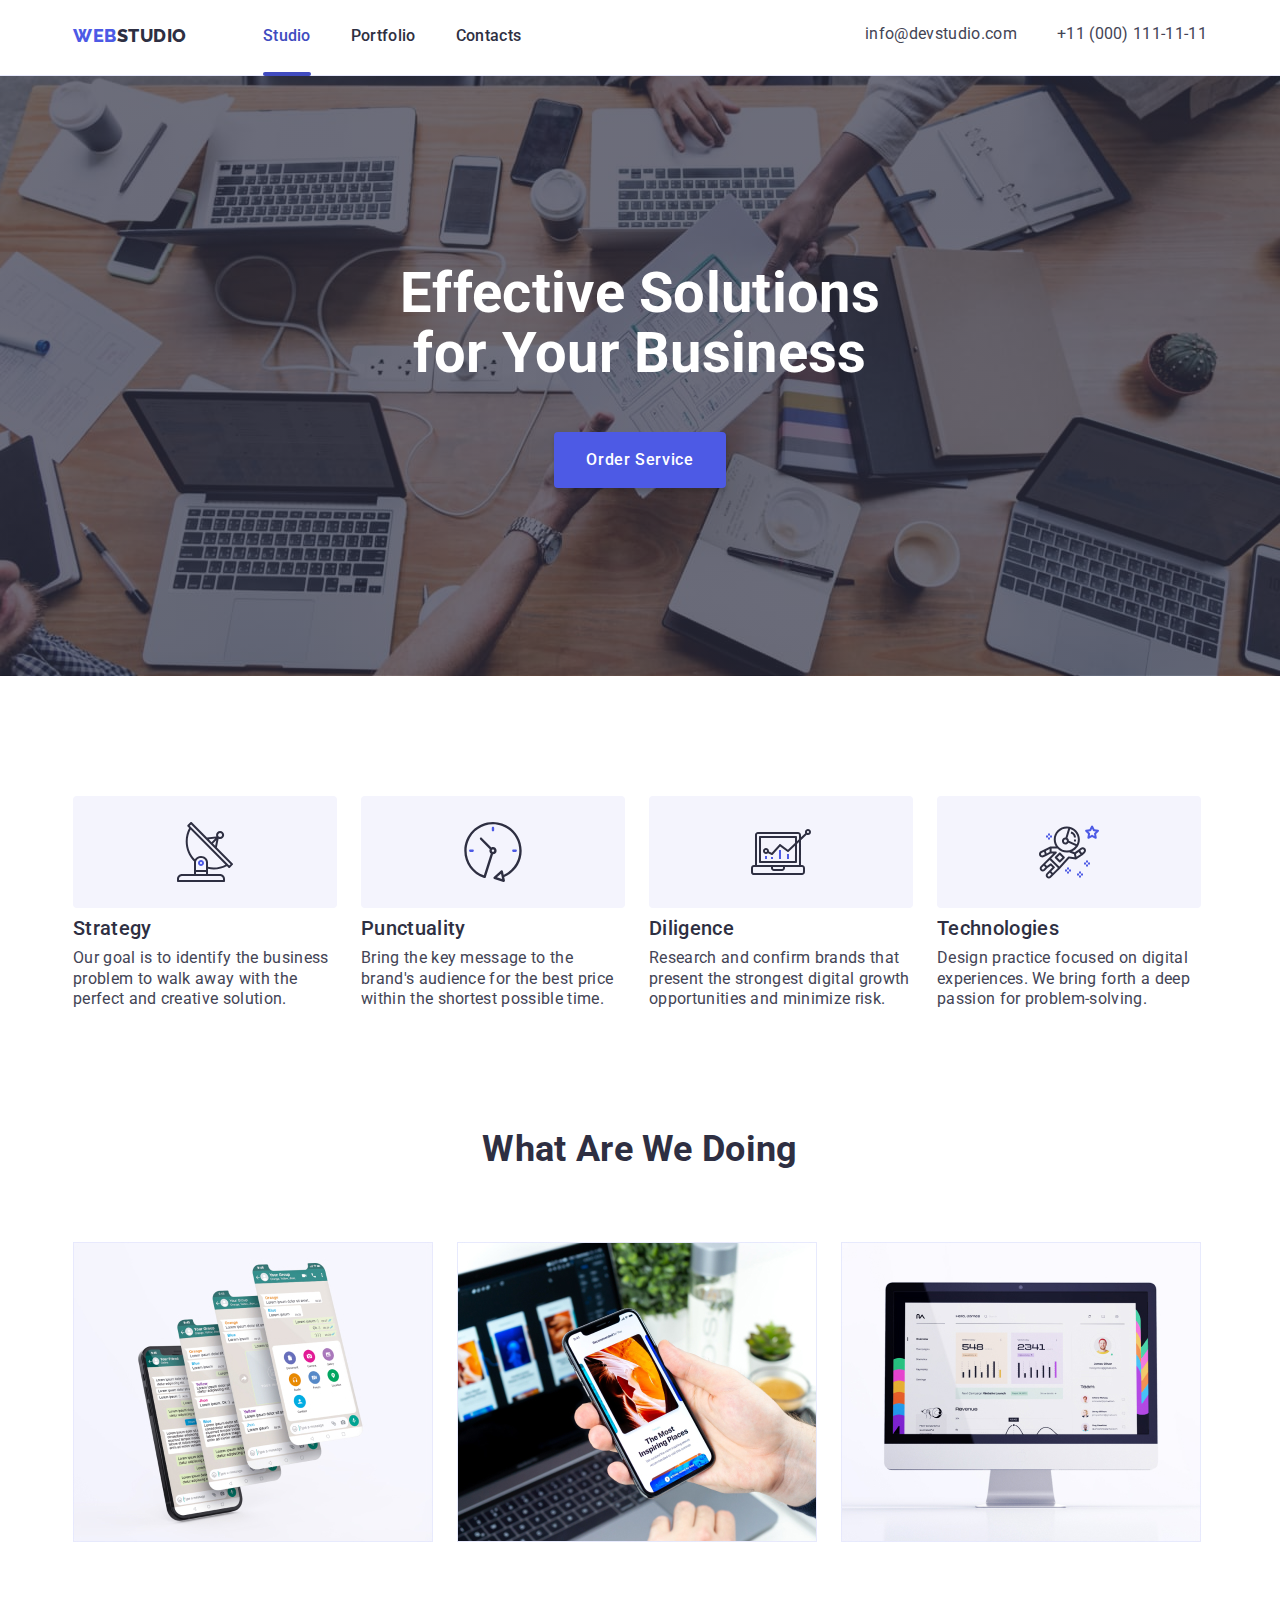
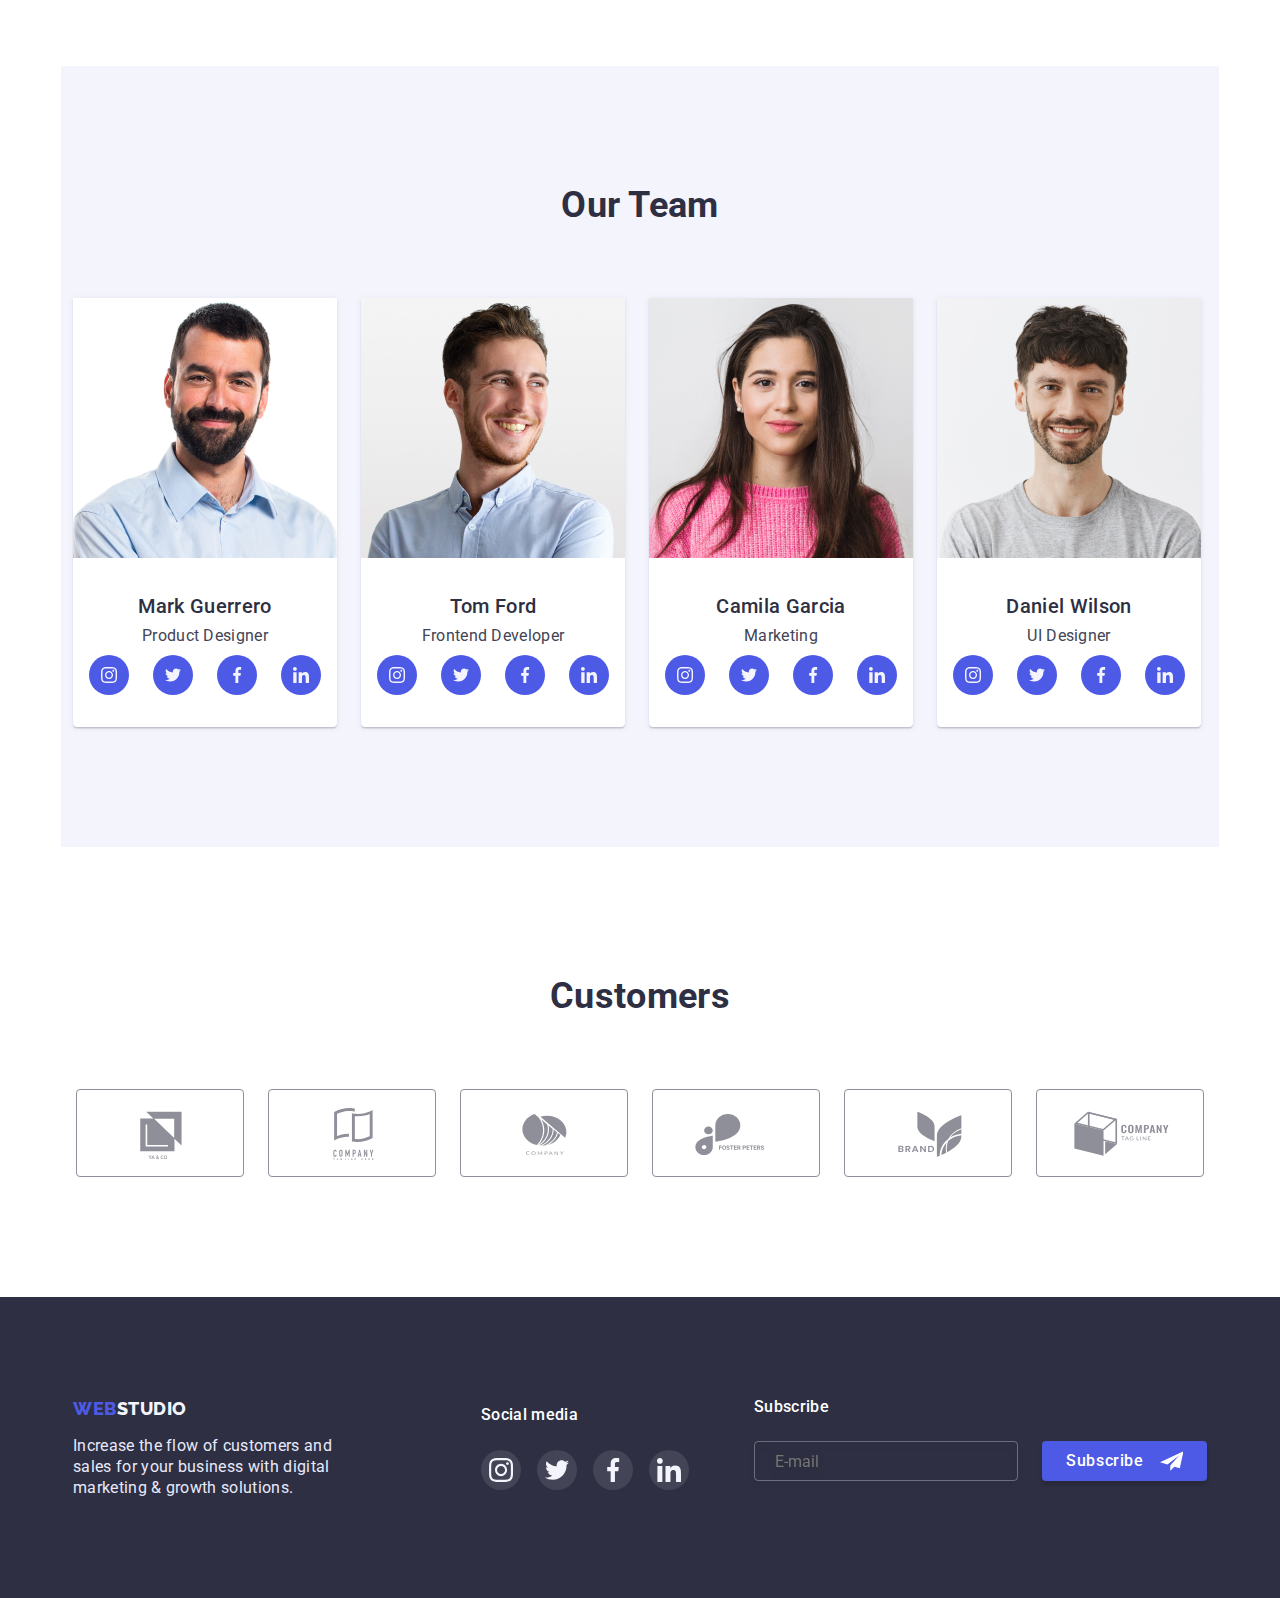
==== commit 264dc917: "Summary" ====
--- a/index.html
+++ b/index.html
@@ -63,7 +63,7 @@
       </div>
     </header>
 
-    <div class="mobile-menu">
+    <div class="mobile-menu" data-menu>
       <button data-menu-close type="button" class="mobile-menu-btn-close modal-close-btn">
         <svg class="modal-close-btn-icon" width="8" height="8">
           <use href="./icons/sprite.svg#icon-close-black"></use>
@@ -590,5 +590,6 @@
     </div>
 
     <script src="./js/modal.js"></script>
+    <script src="./js/mobile-menu.js"></script>
   </body>
 </html>
--- a/css/styles.css
+++ b/css/styles.css
@@ -213,6 +213,9 @@
   box-shadow: 0px 1px 6px rgba(46, 47, 66, 0.08), 0px 1px 1px rgba(46, 47, 66, 0.16),
     0px 2px 1px rgba(46, 47, 66, 0.08);
 }
+.mobile-menu{
+  display: none;
+}
 
 /**
   |============================
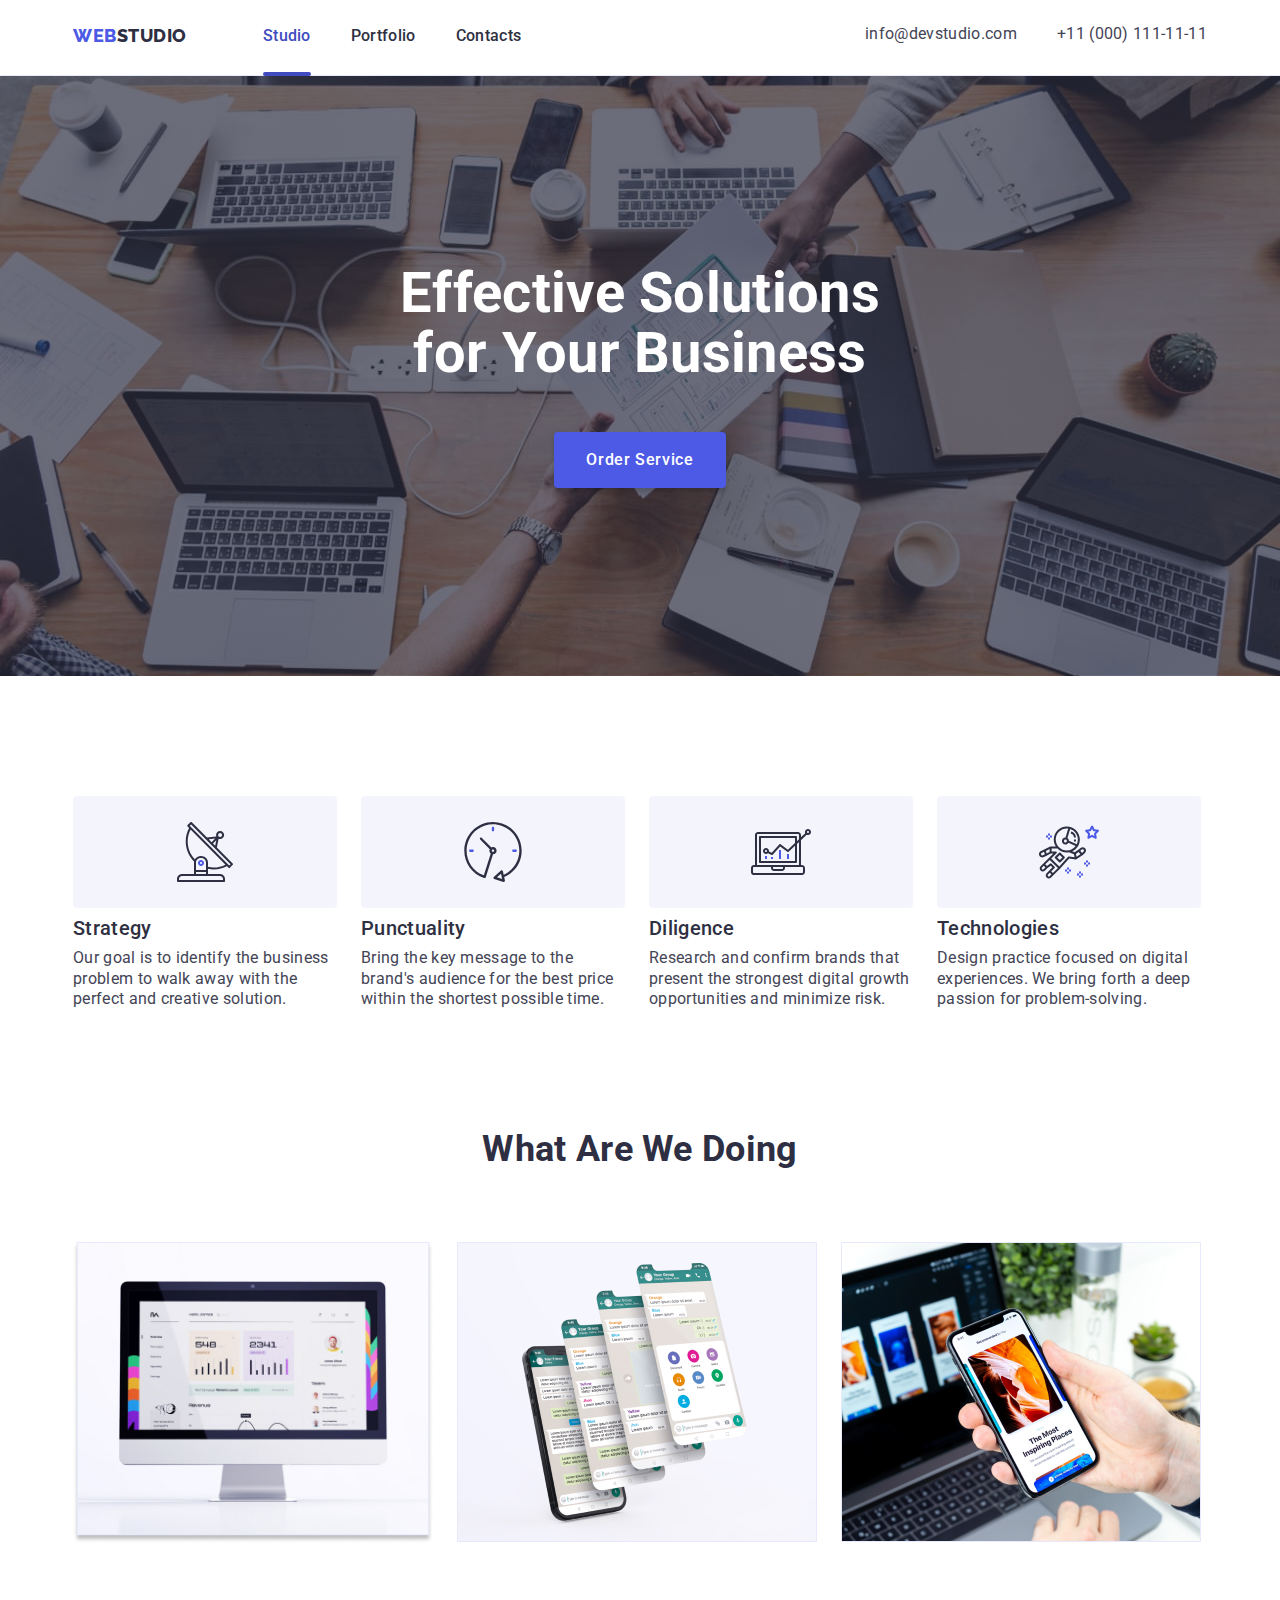
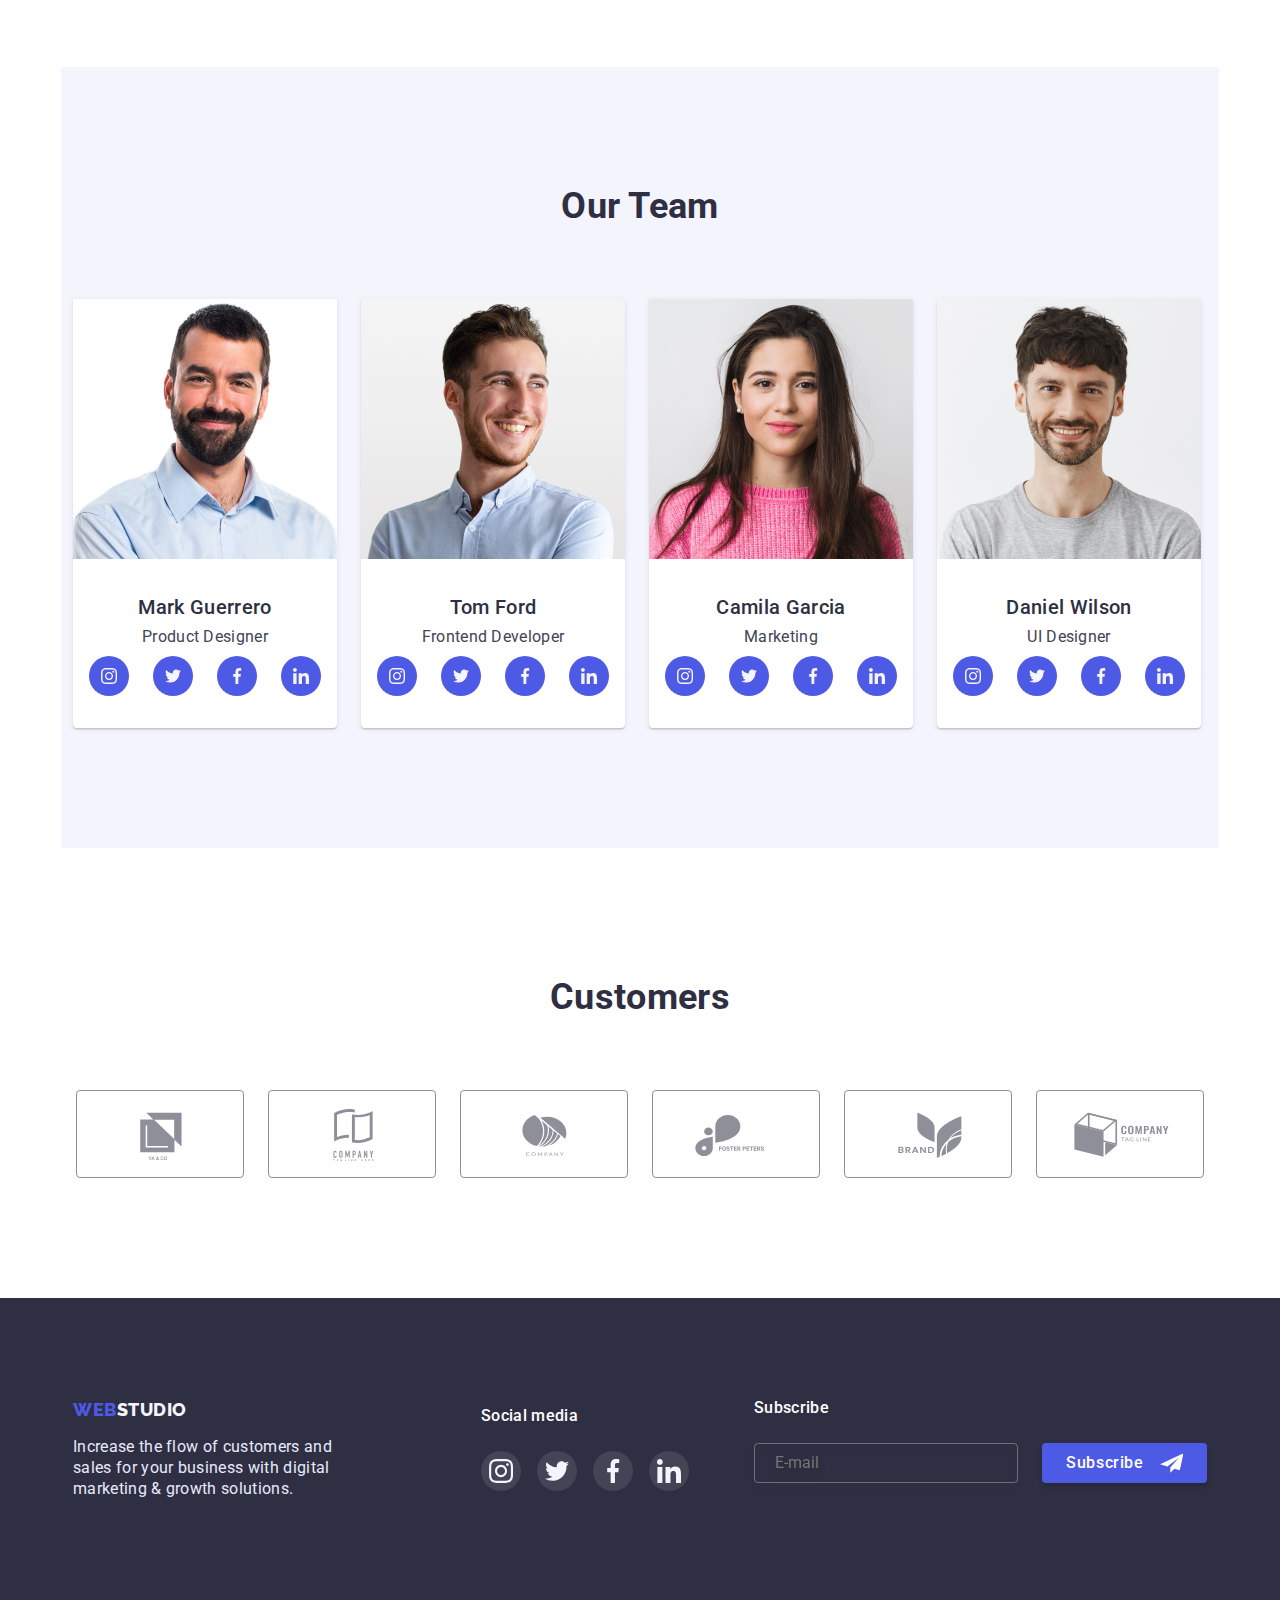
==== commit 25561e61: "Update index.html" ====
--- a/index.html
+++ b/index.html
@@ -209,13 +209,13 @@
           <h2 class="section-title">What are we doing</h2>
           <ul class="tasks-list list">
             <li class="tasks-item">
-              <img src="images.wedoing/img_01.jpg" alt="photo work 01" width="360" height="300" />
+              <img srcset="./images-adaptive/image@2x.jpg 2x" src="images-adaptive/image1.jpg" alt="photo work 01" width="360"  />
             </li>
             <li class="tasks-item">
-              <img src="images.wedoing/img_02.jpg" alt="photo work 02" width="360" height="300" />
+              <img srcset="./images-adaptive/image2@2x.jpg 2x" src="./images-adaptive/image2.jpg" alt="photo work 02" width="360"  />
             </li>
             <li class="tasks-item">
-              <img src="images.wedoing/img_03.jpg" alt="photo work 01" width="360" height="300" />
+              <img srcset="./images-adaptive/image3@2x.jpg 2x" src="./images-adaptive/image3.jpg" alt="photo work 01" width="360"  />
             </li>
           </ul>
         </div>
@@ -232,7 +232,7 @@
           <h2 class="section-title">Our team</h2>
           <ul class="team-list list">
             <li class="team-item">
-              <img src="images.team/team_img_01.jpg" alt="photo team 01" width="264" height="260" />
+              <img srcset="./images-adaptive/team1@2x.jpg" src="./images-adaptive/team1.jpg" alt="photo team 01" width="264" />
               <div class="name-container"
                 ><h3 class="object-item">Mark Guerrero</h3>
                 <p class="object-descr">Product Designer</p>
@@ -269,7 +269,7 @@
               </div>
             </li>
             <li class="team-item">
-              <img src="images.team/team_img_02.jpg" alt="photo team 02" width="264" height="260" />
+              <img srcset="./images-adaptive/team2@2x.jpg" src="./images-adaptive/team2.jpg" alt="photo team 02" width="264"  />
               <div class="name-container">
                 <h3 class="object-item">Tom Ford</h3>
                 <p class="object-descr">Frontend Developer</p>
@@ -306,7 +306,7 @@
               </div>
             </li>
             <li class="team-item">
-              <img src="images.team/team_img_03.jpg" alt="photo team 03" width="264" height="260" />
+              <img srcset="./images-adaptive/team3@2x.jpg" src="./images-adaptive/team3.jpg" alt="photo team 03" width="264" />
               <div class="name-container">
                 <h3 class="object-item">Camila Garcia</h3>
                 <p class="object-descr">Marketing</p>
@@ -342,7 +342,7 @@
               ></div>
             </li>
             <li class="team-item">
-              <img src="images.team/team_img_04.jpg" alt="photo team 04" width="264" height="260" />
+              <img srcset="./images-adaptive/team4@2x.jpg" src="./images-adaptive/team4.jpg" alt="photo team 04" width="264" />
               <div class="name-container">
                 <h3 class="object-item">Daniel Wilson</h3>
                 <p class="object-descr">UI Designer</p>
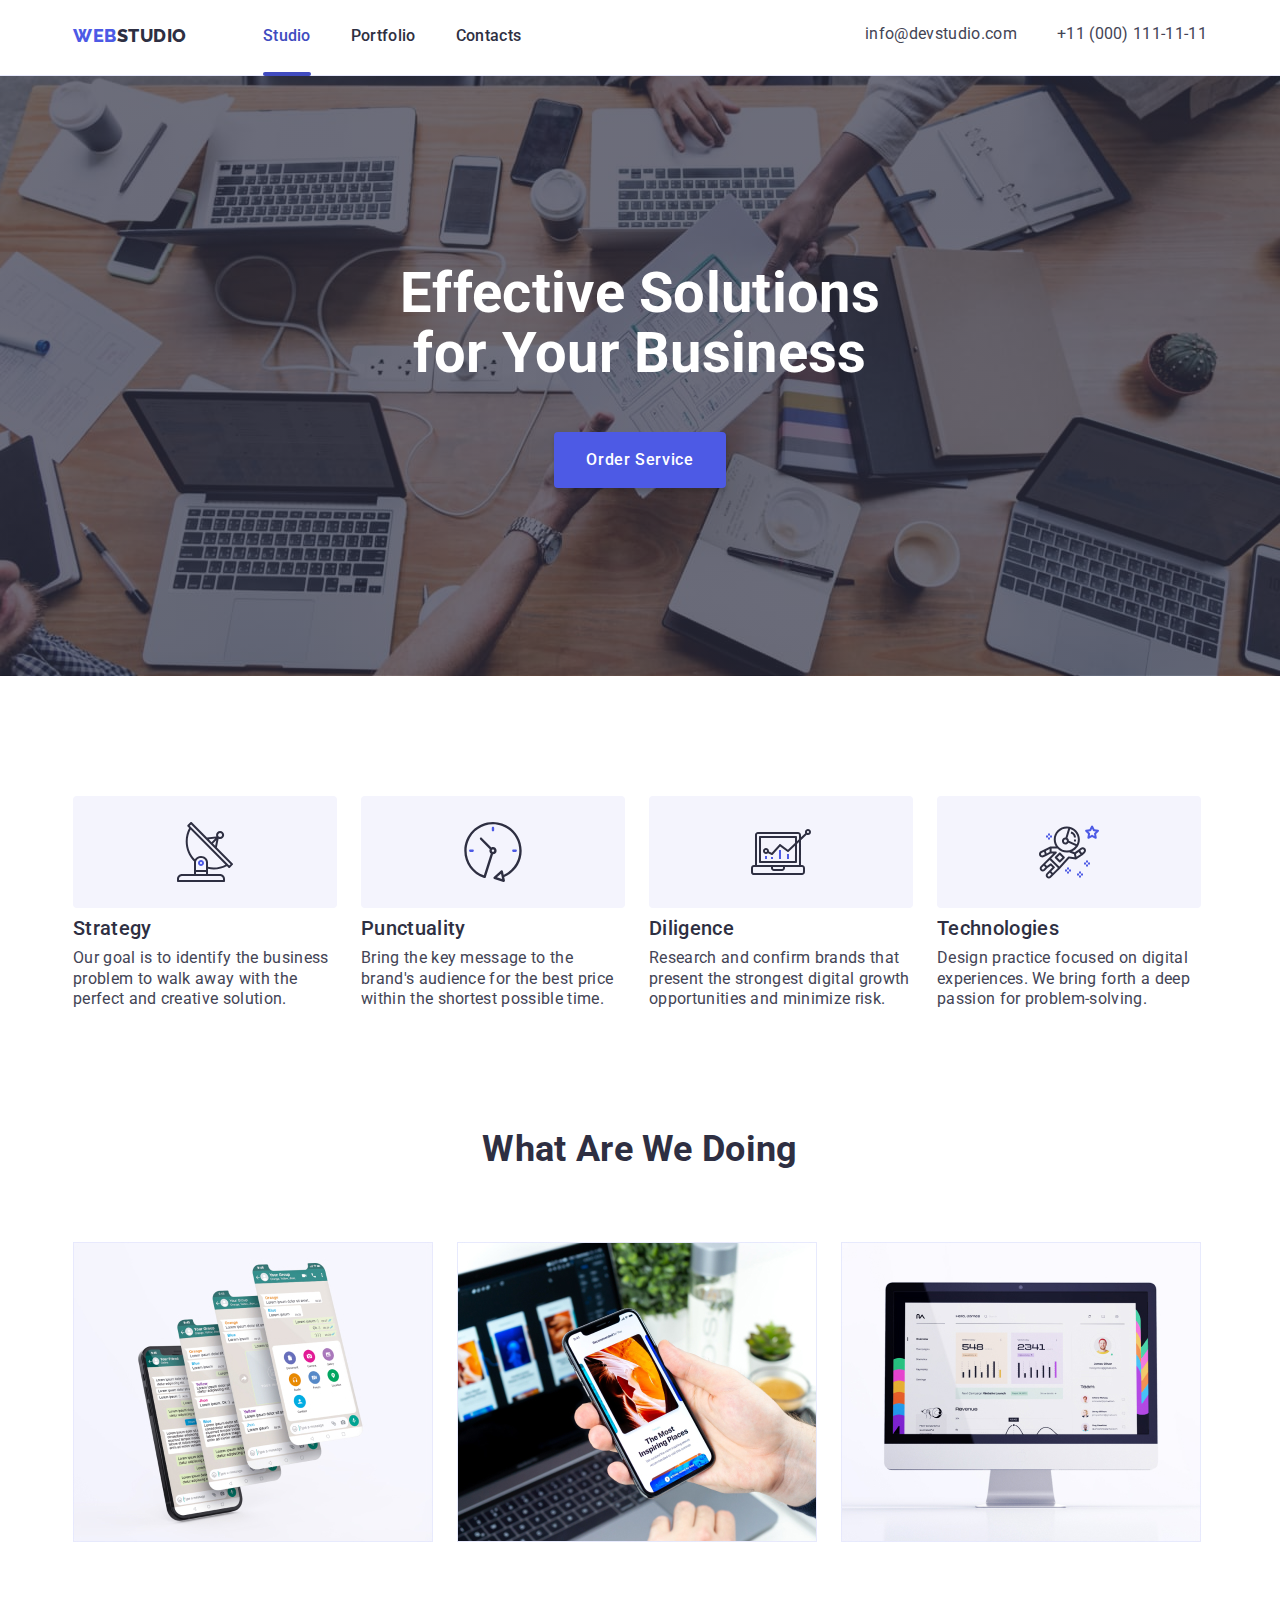
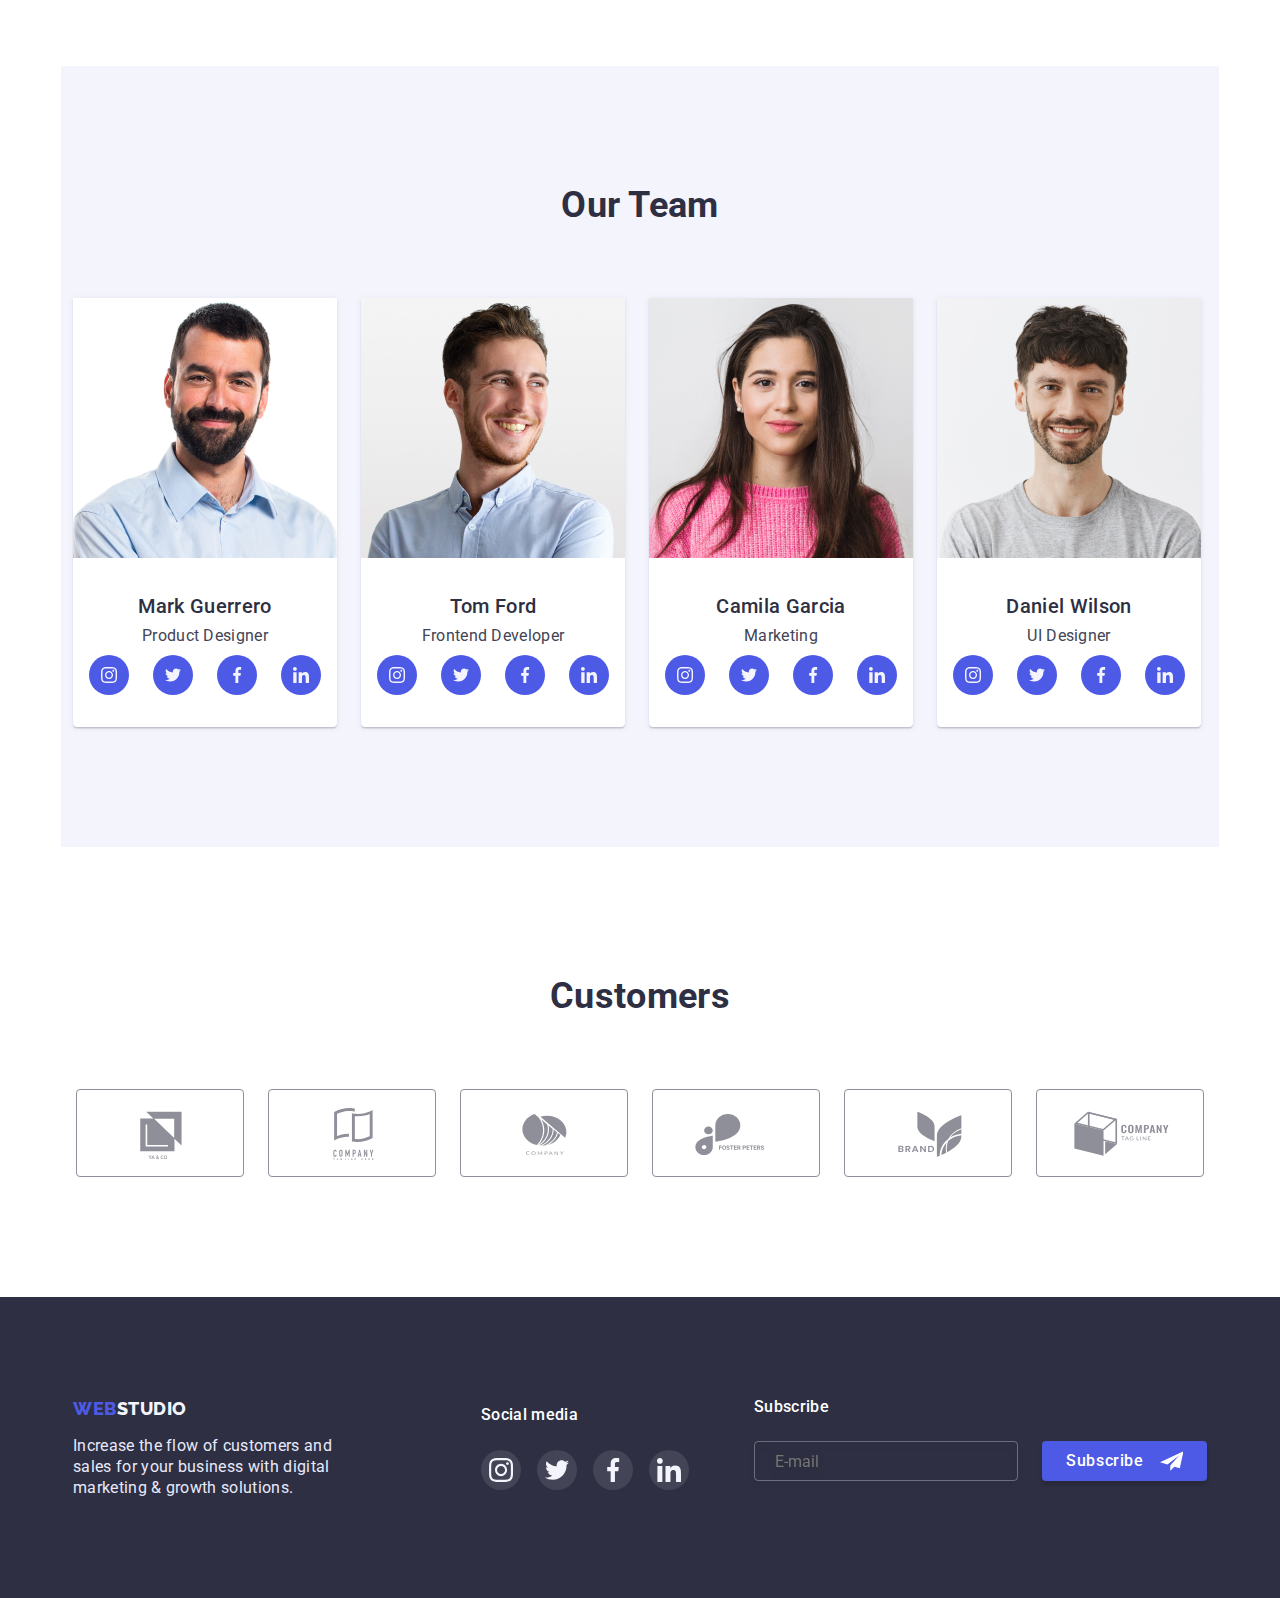
==== commit e6420fbb: "Revert "Update index.html"" ====
--- a/index.html
+++ b/index.html
@@ -209,13 +209,13 @@
           <h2 class="section-title">What are we doing</h2>
           <ul class="tasks-list list">
             <li class="tasks-item">
-              <img srcset="./images-adaptive/image@2x.jpg 2x" src="images-adaptive/image1.jpg" alt="photo work 01" width="360"  />
+              <img src="images.wedoing/img_01.jpg" alt="photo work 01" width="360" height="300" />
             </li>
             <li class="tasks-item">
-              <img srcset="./images-adaptive/image2@2x.jpg 2x" src="./images-adaptive/image2.jpg" alt="photo work 02" width="360"  />
+              <img src="images.wedoing/img_02.jpg" alt="photo work 02" width="360" height="300" />
             </li>
             <li class="tasks-item">
-              <img srcset="./images-adaptive/image3@2x.jpg 2x" src="./images-adaptive/image3.jpg" alt="photo work 01" width="360"  />
+              <img src="images.wedoing/img_03.jpg" alt="photo work 01" width="360" height="300" />
             </li>
           </ul>
         </div>
@@ -232,7 +232,7 @@
           <h2 class="section-title">Our team</h2>
           <ul class="team-list list">
             <li class="team-item">
-              <img srcset="./images-adaptive/team1@2x.jpg" src="./images-adaptive/team1.jpg" alt="photo team 01" width="264" />
+              <img src="images.team/team_img_01.jpg" alt="photo team 01" width="264" height="260" />
               <div class="name-container"
                 ><h3 class="object-item">Mark Guerrero</h3>
                 <p class="object-descr">Product Designer</p>
@@ -269,7 +269,7 @@
               </div>
             </li>
             <li class="team-item">
-              <img srcset="./images-adaptive/team2@2x.jpg" src="./images-adaptive/team2.jpg" alt="photo team 02" width="264"  />
+              <img src="images.team/team_img_02.jpg" alt="photo team 02" width="264" height="260" />
               <div class="name-container">
                 <h3 class="object-item">Tom Ford</h3>
                 <p class="object-descr">Frontend Developer</p>
@@ -306,7 +306,7 @@
               </div>
             </li>
             <li class="team-item">
-              <img srcset="./images-adaptive/team3@2x.jpg" src="./images-adaptive/team3.jpg" alt="photo team 03" width="264" />
+              <img src="images.team/team_img_03.jpg" alt="photo team 03" width="264" height="260" />
               <div class="name-container">
                 <h3 class="object-item">Camila Garcia</h3>
                 <p class="object-descr">Marketing</p>
@@ -342,7 +342,7 @@
               ></div>
             </li>
             <li class="team-item">
-              <img srcset="./images-adaptive/team4@2x.jpg" src="./images-adaptive/team4.jpg" alt="photo team 04" width="264" />
+              <img src="images.team/team_img_04.jpg" alt="photo team 04" width="264" height="260" />
               <div class="name-container">
                 <h3 class="object-item">Daniel Wilson</h3>
                 <p class="object-descr">UI Designer</p>
--- a/css/styles.css
+++ b/css/styles.css
@@ -28,7 +28,15 @@
   letter-spacing: 0.02em;
 }
 
-h1, h2, h3, h4, h5, h6, p{ margin: 0;}
+h1,
+h2,
+h3,
+h4,
+h5,
+h6,
+p {
+  margin: 0;
+}
 
 .header {
   font-family: Roboto, sans-serif;
@@ -40,7 +48,7 @@
 .head-container {
   display: flex;
   justify-content: space-between;
-} 
+}
 
 .logo {
   font-family: 'Raleway';
@@ -64,7 +72,7 @@
 .logo-ft {
   color: var(--light-bg-color);
 }
-.mobile-menu-btn{
+.mobile-menu-btn {
   display: none;
 }
 .navigation {
@@ -145,6 +153,16 @@
   padding-bottom: 188px;
 }
 
+@media screen and (min-device-pixel-ratio: 2) and (min-width: 1158px),
+  screen and (min-resolution: 192dpi) and (min-width: 1158px),
+  screen and (min-resolution: 2dppx) and (min-width: 1158px) {
+  .main-section {
+    background-image: linear-gradient(to right, rgba(46, 47, 66, 0.7), rgba(46, 47, 66, 0.7)),
+      url(../images-adaptive/bgi-desktop@2x.jpg);
+    background-size: 1440px 603px;
+  }
+}
+
 .main-title {
   font-weight: 700;
   font-size: 56px;
@@ -213,7 +231,7 @@
   box-shadow: 0px 1px 6px rgba(46, 47, 66, 0.08), 0px 1px 1px rgba(46, 47, 66, 0.16),
     0px 2px 1px rgba(46, 47, 66, 0.08);
 }
-.mobile-menu{
+.mobile-menu {
   display: none;
 }
 
@@ -604,12 +622,12 @@
   background-color: var(--pressed-state-color);
   color: var(--white-color);
 }
-.subscribe-container{
+.subscribe-container {
   display: flex;
   align-items: center;
   gap: 24px;
 }
-.footer-media{
+.footer-media {
   margin-bottom: 24px;
 }
 
@@ -756,8 +774,8 @@
   outline: none;
   border-color: var(--primary-brand-color);
 }
-.contact-form-message::placeholder{
-color: rgba(117, 117, 117, 0.5);
+.contact-form-message::placeholder {
+  color: rgba(117, 117, 117, 0.5);
 }
 .policy-link {
   color: var(--primary-brand-color);
@@ -794,7 +812,7 @@
 .contact-form-input:focus + .modal-contact-icon {
   fill: var(--primary-brand-color);
 }
-.policy-accept-txt::before{
+.policy-accept-txt::before {
   content: '';
   display: block;
   width: 16px;
@@ -804,9 +822,9 @@
   border-radius: 2px;
   cursor: pointer;
 
-  transition: background-color var(--transition-effect), background-image var(--transition-effect)
-}
-.user-policy:checked + .policy-accept-txt::before{
+  transition: background-color var(--transition-effect), background-image var(--transition-effect);
+}
+.user-policy:checked + .policy-accept-txt::before {
   background-color: var(--pressed-state-color);
   background-image: url(../icons/click.svg);
   background-repeat: no-repeat;
--- a/css/main.styles.css
+++ b/css/main.styles.css
@@ -290,6 +290,16 @@
   }
 }
 
+@media screen and (min-device-pixel-ratio: 2) and (max-width: 767px),
+  screen and (min-resolution: 192dpi) and (max-width: 767px),
+  screen and (min-resolution: 2dppx) and (max-width: 767px) {
+  .main-section {
+    background-image: linear-gradient(to right, rgba(46, 47, 66, 0.7), rgba(46, 47, 66, 0.7)),
+      url(../images-adaptive/bgi-mobile@2x.jpg);
+    background-size: 428px 432px;
+  }
+}
+
 @media screen and (min-width: 768px) {
   .main-section {
     width: 100%;
@@ -303,8 +313,18 @@
     background-size: cover;
     max-width: 768px;
     min-height: 435px;
-    padding-top: 112px;
-    padding-bottom: 108px;
+    padding-top: 92px;
+    padding-bottom: 88px;
+  }
+}
+
+@media screen and (min-device-pixel-ratio: 2) and (min-width: 768px),
+  screen and (min-resolution: 192dpi) and (min-width: 768px),
+  screen and (min-resolution: 2dppx) and (min-width: 768px) {
+  .main-section {
+    background-image: linear-gradient(to right, rgba(46, 47, 66, 0.7), rgba(46, 47, 66, 0.7)),
+      url(../images-adaptive/bgi-tablet@2x.jpg);
+    background-size: 768px 435px;
   }
 }
 
